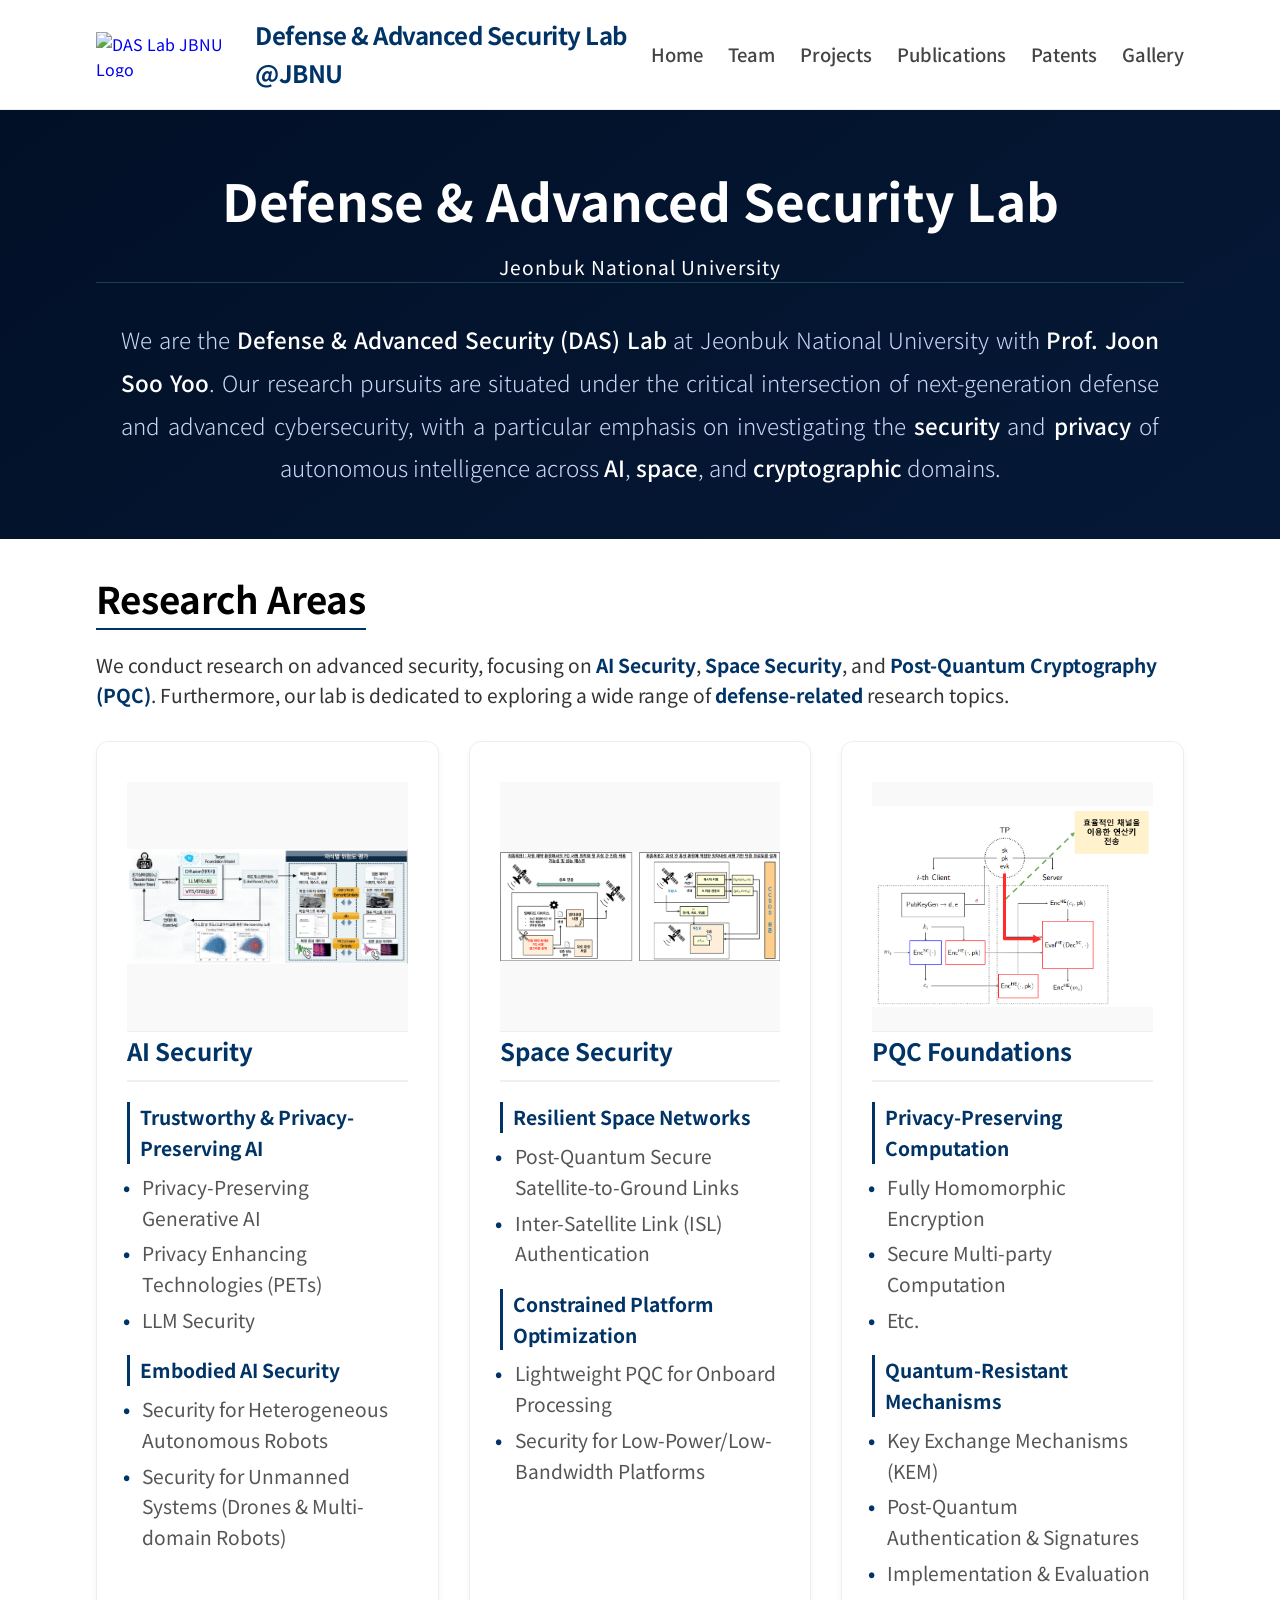
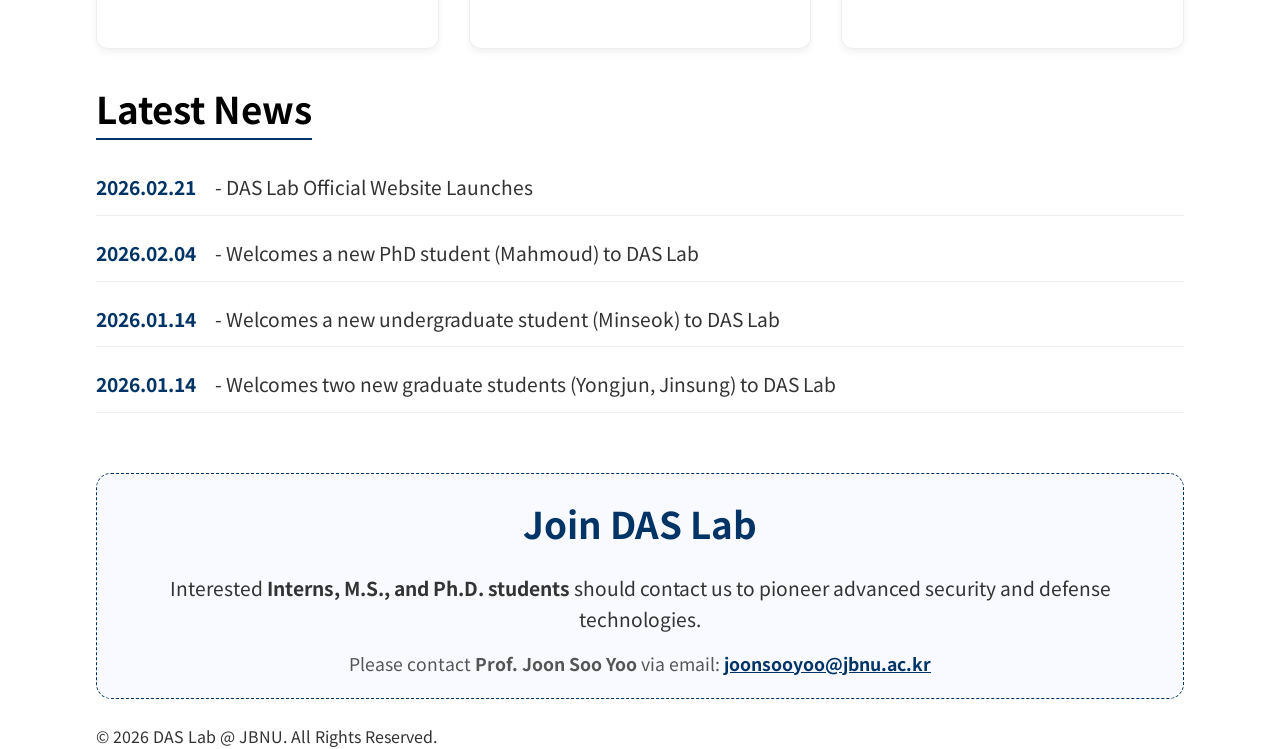
==== index.html @ aafee77b "update minor typos" ====
<!DOCTYPE html>
<html lang="en">
<head>
    <meta charset="UTF-8">
    <meta name="viewport" content="width=device-width, initial-scale=1.0">
    
    <title>DAS Lab | Defense & Advanced Security Lab @ JBNU</title>
    
    <meta name="description" content="전북대학교 유준수 교수님이 이끄는 국방 및 첨단보안 연구실(DAS Lab)입니다. AI 보안, 우주 보안, 양자내성암호(PQC)를 전문적으로 연구하며 차세대 국방 보안 기술을 선도합니다.">
    <meta name="keywords" content="유준수, 유준수 교수, 전북대학교, 전북대, DAS Lab, 국방보안, AI 보안, 우주 보안, 양자내성암호, PQC, 정보보호, 사이버보안, Joon Soo Yoo, JBNU, Cybersecurity">
    <meta name="author" content="Joon Soo Yoo">

    <meta property="og:title" content="전북대 DAS Lab | 국방 및 첨단보안 연구실">
    <meta property="og:description" content="AI, 우주, 양자보안 기술로 미래 국방의 안전을 책임지는 유준수 교수 연구실(DAS Lab)입니다.">
    <meta property="og:image" content="assets/images/main-logo.png">
    <meta property="og:url" content="https://das-lab-jbnu.github.io">
    <meta property="og:type" content="website">

    <link rel="stylesheet" href="css/style.css">
    <link href="https://fonts.googleapis.com/css2?family=Noto+Sans+KR:wght@300;400;700&display=swap" rel="stylesheet">
</head>

<body>
    <header>
        <nav class="container">
            <a href="index.html" class="logo-area">
                <img src="assets/images/main-logo.png" alt="DAS Lab JBNU Logo" class="logo-img">
                <span class="lab-name">Defense & Advanced Security Lab @JBNU</span>
            </a>
            <ul class="nav-links">
                <li><a href="index.html">Home</a></li>
                <li><a href="team.html">Team</a></li>
                <li><a href="projects.html">Projects</a></li>
                <li><a href="publications.html">Publications</a></li>
                <li><a href="patents.html">Patents</a></li>
                <li><a href="gallery.html">Gallery</a></li>
            </ul>
        </nav>
    </header>

    <section class="hero">
        <div class="container">
            <div class="hero-content">
                <h1>Defense & Advanced Security Lab</h1>
                <p class="univ-tag">Jeonbuk National University</p>
                
                <div class="description-container">
                    <p class="hero-description">
                        We are the <strong>Defense & Advanced Security (DAS) Lab</strong> at Jeonbuk National University with <strong>Prof. Joon Soo Yoo</strong>. 
                        Our research pursuits are situated under the critical intersection of next-generation defense and advanced cybersecurity, 
                        with a particular emphasis on investigating the <strong>security</strong> and <strong>privacy</strong> 
                        of autonomous intelligence across <strong>AI</strong>, <strong>space</strong>, and <strong>cryptographic</strong> domains.
                    </p>
                </div>
            </div>
        </div>
    </section>

    <section class="research-pillars container">
        <h2 class="section-title">Research Areas</h2>

        <div class="research-summary">
            <p>
                We conduct research on advanced security, focusing on <strong>AI Security</strong>, <strong>Space Security</strong>, 
                and <strong>Post-Quantum Cryptography (PQC)</strong>. Furthermore, our lab is dedicated to exploring 
                a wide range of <strong>defense-related</strong> research topics.
            </p>
        </div>

        <div class="pillar-grid">
            <div class="pillar-card ai-security-card">
                <div class="pillar-image">
                    <img src="assets/images/home/ai-sec.PNG" alt="AI Security Framework for Privacy and Embodied Robotics">
                </div>
                <h3>AI Security</h3>
                <div class="sub-pillar">
                    <h4>Trustworthy & Privacy-Preserving AI</h4>
                    <ul class="detail-list">
                        <li>Privacy-Preserving Generative AI</li>
                        <li>Privacy Enhancing Technologies (PETs)</li>
                        <li>LLM Security</li>
                    </ul>
                </div>
                <div class="sub-pillar">
                    <h4>Embodied AI Security</h4>
                    <ul class="detail-list">
                        <li>Security for Heterogeneous Autonomous Robots</li>
                        <li>Security for Unmanned Systems (Drones & Multi-domain Robots)</li>
                    </ul>
                </div>
            </div>

            <div class="pillar-card space-security-card">
                <div class="pillar-image">
                    <img src="assets/images/home/space-sec.png" alt="Space Security for Satellite-to-Ground Links">
                </div>
                <h3>Space Security</h3>
                <div class="sub-pillar">
                    <h4>Resilient Space Networks</h4>
                    <ul class="detail-list">
                        <li>Post-Quantum Secure Satellite-to-Ground Links</li>
                        <li>Inter-Satellite Link (ISL) Authentication</li>
                    </ul>
                </div>
                <div class="sub-pillar">
                    <h4>Constrained Platform Optimization</h4>
                    <ul class="detail-list">
                        <li>Lightweight PQC for Onboard Processing</li>
                        <li>Security for Low-Power/Low-Bandwidth Platforms</li>
                    </ul>
                </div>
            </div>

            <div class="pillar-card pqc-foundations-card">
                <div class="pillar-image">
                    <img src="assets/images/home/pqc.PNG" alt="Foundational Post-Quantum Cryptography and Privacy-Preserving Computation">
                </div>
                <h3>PQC Foundations</h3>
                <div class="sub-pillar">
                    <h4>Privacy-Preserving Computation</h4>
                    <ul class="detail-list">
                        <li>Fully Homomorphic Encryption</li>
                        <li>Secure Multi-party Computation</li>
                        <li>Etc.</li>
                    </ul>
                </div>
                <div class="sub-pillar">
                    <h4>Quantum-Resistant Mechanisms</h4>
                    <ul class="detail-list">
                        <li>Key Exchange Mechanisms (KEM)</li>
                        <li>Post-Quantum Authentication & Signatures</li>
                        <li>Implementation & Evaluation</li>
                    </ul>
                </div>
            </div>
        </div>
    </section>

    <section class="news container">
        <h2 class="section-title">Latest News</h2>
        <ul class="news-list">
            <li><span class="date">2026.02.21</span> - DAS Lab Official Website Launches</li>
            <li><span class="date">2026.02.04</span> - Welcomes a new PhD student (Mahmoud) to DAS Lab</li>
            <li><span class="date">2026.01.14</span> - Welcomes a new undergraduate student (Minseok) to DAS Lab</li>
            <li><span class="date">2026.01.14</span> - Welcomes two new graduate students (Yongjun, Jinsung) to DAS Lab</li>
        </ul>
    </section>

    <section class="join-us container">
        <div class="join-box">
            <h2 class="section-title">Join DAS Lab</h2>
            <p class="join-text">
                Interested <strong>Interns, M.S., and Ph.D. students</strong> should contact us to pioneer advanced security and defense technologies.
            </p>
            <p class="contact-info">
                Please contact <strong>Prof. Joon Soo Yoo</strong> via email: 
                <a href="mailto:joonsooyoo@jbnu.ac.kr" class="email-link">joonsooyoo@jbnu.ac.kr</a>
            </p>
        </div>
    </section>

    <footer class="footer">
        <div class="container">
            <p>&copy; 2026 DAS Lab @ JBNU. All Rights Reserved.</p>
        </div>
    </footer>
</body>
</html>
---- css/style.css ----
/* 기본 초기화 */
* {
    margin: 0;
    padding: 0;
    box-sizing: border-box;
}

body {
    font-family: 'Noto Sans KR', sans-serif;
    line-height: 1.6;
    color: #333;
}

.container {
    width: 85%;
    max-width: 1200px;
    margin: 0 auto;
}

/* 헤더 스타일 */
header {
    background: #fff;
    border-bottom: 1px solid #eee;
    padding: 1rem 0;
    position: sticky;
    top: 0;
    z-index: 100;
}

nav {
    display: flex;
    justify-content: space-between;
    align-items: center;
}

/* 로고 영역 레이아웃 */
.logo-area {
    display: flex;
    align-items: center;
    text-decoration: none; /* 링크 밑줄 제거 */
    gap: 15px; /* 로고와 텍스트 사이 간격 */
}

.logo-img {
    height: 45px; /* 로고 크기 살짝 조정 */
    width: auto;
}

.lab-name {
    font-size: 1.5rem;
    font-weight: 700;
    color: #003366; /* JBNU 상징색 혹은 네이비 톤 */
    letter-spacing: -0.5px;
}

/* 메뉴 항목 간격 조정 */
.nav-links {
    list-style: none;
    display: flex;
    gap: 25px; /* 메뉴 사이 간격 */
}

.nav-links a {
    text-decoration: none;
    color: #444;
    font-size: 1.15rem;
    font-weight: 500;
    /* text-transform: uppercase; 메뉴를 깔끔하게 대문자로 표기 */
    transition: color 0.3s ease;
}

.nav-links a:hover {
    color: #200066;
}


/* 히어로 섹션 스타일 */
.hero {
    background: linear-gradient(145deg, #021027 0%, #051937 100%);
    padding: 50px 0;
    text-align: center;
    color: #ffffff;
    margin-bottom: 30px;
}

.hero h1 {
    font-size: 3.2rem;   /* <--- 이 수치를 키우거나 줄이세요 (예: 3.5rem, 4.0rem) */
    font-weight: 700;
    margin-bottom: 10px;
}

.univ-tag {
    font-size: 1.2rem;   /* <--- 이 수치를 수정하세요 (예: 1.1rem, 1.4rem) */
    font-weight: 400;
    color: #ffffff;      /* 이전에 설정한 포인트 컬러 */
    letter-spacing: 1px;
}

.description-container {
    /* max-width: 1000px; */
    margin: 0 auto;
    padding: 35px 25px 0;
    border-top: 1px solid rgba(100, 255, 218, 0.2); /* 포인트 컬러 투명도 조절 */
}

.hero-description {
    font-size: 1.4rem;
    line-height: 1.9; /* 가독성을 위해 줄 간격 소폭 확대 */
    color: #ccd6f6;
    font-weight: 300;
    
    /* 핵심: 양쪽 끝 정렬 및 마지막 줄 중앙 정렬 */
    text-align: justify;
    text-justify: inter-word; /* 단어 사이 간격을 조절해 끝선을 맞춤 */
    text-align-last: center;   /* 마지막 줄만 중앙으로 */
    
    /* 단어 단위로 줄바꿈하여 한 단어가 잘리는 현상 방지 */
    word-break: keep-all; 
}

/* 강조 텍스트(strong) 스타일 세련되게 수정 */
.hero-description strong {
    color: #ffffff; /* 포인트 컬러로 강조 */
    font-weight: 500;
    text-decoration: none; /* 밑줄 대신 부드러운 배경 강조 효과 */
    /* background: rgba(100, 255, 218, 0.1);  */
    /* padding: 2px 4px;
    border-radius: 3px;
    transition: all 0.3s ease; */
}

.hero-description strong:hover {
    background: rgba(100, 255, 218, 0.2);
    color: #ffffff;
}

/* 뉴스 섹션 스타일 */
.news {
    padding: 50px 0;
}

.news h2 {
    border-bottom: 2px solid #003366;
    display: inline-block;
    margin-bottom: 20px;
}

.news ul {
    list-style: none;
}

.news li {
    font-size: 1.2rem; 
    margin-bottom: 10px;
    padding-bottom: 10px;
    border-bottom: 1px dashed #ddd;
}

.research-summary p {
    margin-bottom: 30px;
    font-size: 1.2rem; 
    line-height: 1.6;
    color: #333;
    font-weight: 400;
    word-break: keep-all;
}

.research-pillars h2 {
    border-bottom: 2px solid #003366;
    display: inline-block;
    margin-bottom: 20px;    
}

.research-pillars {
    padding: 0px 0;
    margin-bottom: -20px;    
}

.research-summary strong {
    color: #003366; /* DAS Lab 메인 컬러 */
    font-weight: 700;
}


/* Home  */
.pillar-grid {
    display: grid;
    grid-template-columns: repeat(auto-fill, minmax(300px, 1fr));
    gap: 30px;
    /* margin-top: 30px; */
}

.pillar-card {
    text-align: left; /* 요약은 중앙 정렬이지만 카드는 좌측 정렬이 가독성에 좋습니다 */
    background: #fff;
    padding: 40px 30px;
    border-radius: 12px;
    border: 1px solid #eee;
    box-shadow: 0 4px 6px rgba(0,0,0,0.05);
    transition: transform 0.3s ease;
}

.pillar-card:hover {
    transform: translateY(-10px);
    border-color: #003366;
}

.pillar-icon {
    font-size: 3rem;
    margin-bottom: 20px;
}

.pillar-card h3 {
    color: #003366;
    font-size: 1.5rem;
    margin-bottom: 20px;
    border-bottom: 2px solid #f0f0f0;
    padding-bottom: 10px;
}

.sub-pillar {
    margin-bottom: 20px;
}

.ai-security-card {
    text-align: left; /* 리스트 가독성을 위해 좌측 정렬 추천 */
}

.pillar-image {
    width: 100%;
    /* 원하는 높이로 고정합니다. 이 값을 조절해서 맞춰보세요. */
    height: 250px; 
    
    /* 이미지가 이 영역 밖으로 나가는 것을 방지합니다 */
    overflow: hidden; 
    
    /* 이미지와 텍스트 사이 경계선 (선택사항) */
    border-bottom: 1px solid #eee; 

    /* 이미지를 가운데 정렬하기 위한 Flex 설정 */
    display: flex;
    align-items: center;
    justify-content: center;
    background-color: #f9f9f9; /* 이미지가 작을 때 보일 배경색 */
}

.pillar-image img {
    width: 100%;
    height: 100%;
    
    /* 핵심: 비율을 유지하면서 박스 안에 모두 보이게 맞춤 */
    object-fit: contain; 
    
    /* 만약 이미지를 꽉 채우고 넘치는 부분은 잘라도 된다면 아래 주석을 해제하고 위를 주석 처리하세요 */
    /* object-fit: cover; */
}

.sub-pillar h4 {
    color: #003366;
    font-size: 1.2rem;
    margin: 15px 0 8px 0;
    border-left: 3px solid #003366;
    padding-left: 10px;
}

.detail-list {
    list-style: none;
    padding-left: 15px;
}

.detail-list li {
    font-size: 1.2rem;
    color: #555;
    position: relative;
    margin-bottom: 5px;
}

.detail-list li::before {
    content: "•";
    color: #003366;
    font-weight: bold;
    display: inline-block; 
    width: 1em;
    margin-left: -1em;
}

/* News List Styling */
.news-list {
    list-style: none;
    padding: 0;
}

.news-list li {
    padding: 12px 0;
    border-bottom: 1px solid #eee;
}

.news-list .date {
    font-weight: 700;
    color: #003366;
    margin-right: 15px;
}
/* ============================================================
   TEAM PAGE STYLES (교수님 및 팀원 섹션)
   ============================================================ */


/* 섹션 타이틀 */
.section-title {
    font-size: 2.3em;
    font-weight: bold;
    color: #000000;
}


/* 교수님 카드 레이아웃 (가로 정렬) */
.pi-card {
    background: #fff;
    padding: 40px;
    border: 1px solid #eee;
    border-radius: 12px;
    margin-top: 20px;
    box-shadow: 0 4px 15px rgba(0, 0, 0, 0.05);
}

.pi-header {
    display: flex;
    gap: 40px;
    align-items: flex-start;
    padding-bottom: 30px;
    /* border-bottom: 1px solid #f5f5f5;  */
    margin-bottom: px;
}

/* 경력/학력 제목 강조 */
.pi-details h4 {
    color: #003366;
    margin-bottom: 15px;
    font-size: 1.2rem;
    border-left: 4px solid #003366;
    padding-left: 10px;
}

/* 교수님 사진 크기 조절 */
.pi-image img {
    width: 300px;       /* 사진 너비 고정 */
    height: auto;
    border-radius: 8px; /* 살짝 둥근 모서리 */
    box-shadow: 0 4px 10px rgba(0,0,0,0.1);
}

/* 교수님 정보 텍스트 영역 */
.pi-info {
    flex: 1;
}

.pi-info h3 {
    font-size: 1.8rem;
    color: #002442;
    margin-bottom: 5px;
}

.pi-info h4 {
    color: #003366;
    margin-bottom: 15px;
    font-size: 1.2rem;
    border-left: 4px solid #003366;
    padding-left: 10px;
}

.pi-title {
    font-size: 1.3em;
    font-weight: bold;
    color: #000000;
}

.pi-dept {
    color: #440055;
    font-weight: bold;
    margin-bottom: 15px;
}

.pi-email {
    color: #000000;
    font-weight: bold;
    /* margin-bottom: 15px; */
}

.pi-phone {
    color: #000000;
    font-weight: bold;
    margin-bottom: 15px;
}



/* 학력 리스트 스타일 */
.education-list {
    list-style: none;
    padding-left: 0;
}

.education-list li {
    position: relative;
    padding-left: 15px;
    margin-bottom: 10px;
    font-size: 1rem;
}

.education-list li::before {
    content: "•";
    position: absolute;
    left: 0;
    color: #003366;
}


.divider {
    margin: 50px 0;
    border: 0;
    border-top: 1px solid #eee;
}

/* Join Us Section 스타일 */
.join-us {
    /* padding: 60px 0; */
    text-align: center;
}

.join-box {
    background-color: #f8faff; /* 아주 연한 파란색 배경 */
    padding: 20px 20px;
    border-radius: 15px;
    border: 1px dashed #003366; /* 연구실 테마 컬러 점선 */
    /* max-width: 1000px; */
    margin: 0 auto;
    margin-bottom: 25px;
}

.join-box h2 {
    margin-bottom: 20px;
    color: #003366;
    border-bottom: none; /* 상단 타이틀과 차별화 */
}

.join-text {
    font-size: 1.2rem;
    color: #333;
    margin-bottom: 15px;
    word-break: keep-all;
}

.contact-info {
    font-size: 1.1rem;
    color: #555;
}

.email-link {
    color: #003366;
    font-weight: 700;
    text-decoration: underline;
    transition: color 0.3s;
}

.email-link:hover {
    color: #0055aa;
}

/* ============================================================
   STUDENTS SECTION STYLES
   ============================================================ */

/* 학위 과정 타이틀 (Ph.D., Master 등) */
.degree-title {
    font-size: 1.4rem;
    color: #003366;
    border-left: 4px solid #003366; /* 왼쪽에 강조선 */
    padding-left: 12px;
    margin: 40px 0 20px 0;
    font-weight: 700;
}

/* 학생들을 가로로 정렬하는 그리드 */
.student-grid {
    display: grid;
    /* 최소 200px 너비를 유지하며 남은 공간을 채움 (반응형) */
    grid-template-columns: repeat(auto-fill, minmax(200px, 1fr));
    gap: 20px; /* 아이템 사이 간격 */
    margin-bottom: 20px;
}

/* 학생 개별 아이템 카드 */
.student-item {
    text-align: center; /* 텍스트 중앙 정렬 */
    background: #fff;
    padding: 20px;
    transition: transform 0.3s ease; /* 마우스 올렸을 때 효과 */
}

.student-item:hover {
    transform: translateY(-5px); /* 살짝 위로 올라가는 효과 */
}

/* 학생 사진 스타일 (원형) */
.student-item img {
    width: 150px;
    height: 150px;
    border-radius: 50%; /* 완전한 원형 */
    object-fit: cover; /* 사진이 일그러지지 않게 꽉 채움 */
    border: 3px solid #f0f0f0;
    margin-bottom: 15px;
}

/* 학생 이름 */
.student-info .name {
    font-size: 1.1rem;
    font-weight: 700;
    color: #333;
    margin-bottom: 5px;
}

/* 관심 분야 */
.student-info .interest {
    font-size: 0.85rem;
    color: #666;
    margin-bottom: 3px;
    word-break: keep-all; /* 단어 단위 줄바꿈 */
}

/* 학생 이메일 */
.student-info .email {
    font-size: 0.8rem;
    color: #003366;
    text-decoration: none;
}


.professor-title {
    /* border-left: 4px solid #4a6212;  */
    font-size: 2rem;     /* 기존 1.4rem보다 크게 설정 */
    margin-top: 20px;    /* 상단 여백 조절 */
    color: #000000;      /* 색상을 조금 더 진하게 할 수도 있습니다 */
}

/* ============================================================
   PUBLICATION SECTION STYLES
   ============================================================ */

.pub-list {
    margin-bottom: 40px;
}

.pub-item {
    padding: 20px 0;
    border-bottom: 1px solid #eee;
    transition: background 0.2s;
}

.pub-item:hover {
    background-color: #fcfcfc;
}

.pub-title {
    font-size: 1.15rem;
    font-weight: 700;
    color: #111;
    margin-bottom: 5px;
}

.pub-authors {
    font-size: 1rem;
    color: #444;
}

.pub-authors strong {
    color: #003366; /* 본인 이름 강조 */
    text-decoration: underline;
}

.pub-venue {
    font-style: italic;
    color: #666;
    margin-top: 5px;
}

.pub-btn {
    display: inline-block;
    margin-top: 10px;
    padding: 5px 12px;
    background: #003366;
    color: #fff;
    text-decoration: none;
    font-size: 0.85rem;
    border-radius: 4px;
}

.pub-btn:hover {
    background: #0055aa;
}

.pub-desc {
    margin-top: 8px;
    font-size: 0.9rem;
    color: #555;
    line-height: 1.5;
}

/* 저자 강조 스타일 */
.pub-authors strong {
    color: #003366;
    text-decoration: none;
    border-bottom: 2px solid #003366; /* 밑줄 대신 강조 포인트 */
}

.scholar-link {
    margin: 20px 0 30px 0;
    padding: 15px;
    background-color: #f0f7ff;
    border-radius: 8px;
    font-size: 1rem;
}

.scholar-link a {
    color: #003366;
    font-weight: 700;
    text-decoration: underline;
}

/* Gallery Page Styles */
.gallery-grid {
    display: grid;
    grid-template-columns: repeat(auto-fill, minmax(280px, 1fr));
    gap: 20px;
    margin-bottom: 40px;
}

.gallery-item {
    background: #fff;
    border: 1px solid #eee;
    border-radius: 8px;
    overflow: hidden;
    transition: transform 0.3s ease;
}

.gallery-item:hover {
    transform: scale(1.02);
    box-shadow: 0 5px 15px rgba(0,0,0,0.1);
}

.gallery-item img {
    width: 100%;
    height: 200px;
    object-fit: cover; /* 사진 비율 유지하며 꽉 채움 */
    display: block;
}

.gallery-caption {
    padding: 12px;
    font-size: 0.9rem;
    text-align: center;
    color: #444;
    font-weight: 500;
}

/* 행사 날짜 헤더 스타일 */
.event-date-header {
    margin: 30px 0 15px 0;
    padding-bottom: 10px;
    border-bottom: 2px solid #f0f0f0;
}

.event-date-header h4 {
    color: #003366;
    font-size: 1.2rem;
    margin-bottom: 5px;
}

.event-date-header p {
    color: #777;
    font-size: 0.95rem;
}

/* Projects Page Styles */
.project-item {
    display: flex;
    gap: 40px;
    margin-bottom: 60px;
    align-items: flex-start;
    padding-bottom: 40px;
    border-bottom: 1px solid #eee;
}

.project-image {
    flex: 1;
    max-width: 450px;
}

.project-image img {
    width: 100%;
    height: auto;
    border-radius: 8px;
    box-shadow: 0 4px 12px rgba(0,0,0,0.1);
    border: 1px solid #eee;
}

.project-info {
    flex: 1.5;
}

.project-tag {
    display: inline-block;
    padding: 4px 10px;
    background-color: #003366;
    color: #fff;
    font-size: 0.8rem;
    font-weight: 700;
    border-radius: 4px;
    margin-bottom: 5px;
}

.project-info h3 {
    font-size: 1.5rem;
    color: #111;
    margin-bottom: 15px;
    line-height: 1.3;
}

.project-meta {
    font-size: 0.95rem;
    color: #555;
    margin-bottom: 20px;
    line-height: 1.6;
}

.project-desc {
    font-size: 1rem;
    color: #444;
    line-height: 1.7;
    word-break: keep-all;
}

/* 모바일 대응 */
@media (max-width: 768px) {
    .project-item {
        flex-direction: column;
    }
    .project-image {
        max-width: 100%;
    }
}

/* ============================================================
   RESPONSIVE STYLES (모바일 최적화)
   ============================================================ */

@media (max-width: 768px) {
    /* 1. 네비게이션 전체 정렬 */
    nav {
        flex-direction: column;
        align-items: center;
        gap: 20px;
    }

    /* 2. 메뉴 리스트를 격자(Grid) 형태로 변경 */
    .nav-links {
        display: grid;
        /* 화면을 가로로 3등분하여 꽉 채움 */
        grid-template-columns: repeat(3, 1fr); 
        width: 100%; /* 부모 너비에 맞춤 */
        gap: 10px;
        padding: 0;
        list-style: none;
    }

    .nav-links li {
        margin: 0;
        text-align: center; /* 텍스트 중앙 정렬 */
    }

    .nav-links a {
        display: block;
        padding: 10px 0;
        background: #f8f9fa; /* 버튼 같은 느낌을 주려면 배경 추가 (선택사항) */
        border-radius: 5px;
        font-size: 0.9rem;
        width: 100%;
    }

    .lab-name {
        display: block;
        text-align: center;
        line-height: 1.4;
        font-size: 1.1rem;
    }


    /* 3. 교수님(PI) 카드 (가로 -> 세로 정렬) */
    .pi-card {
        flex-direction: column;
        align-items: center;
        text-align: center;
        padding: 20px;
    }

    .pi-header {
        flex-direction: column; /* 사진과 글을 세로로 배치 */
        align-items: center;    /* 중앙 정렬 */
        text-align: center;
    }

    .pi-image img {
        width: 200px !important; /* 사진 크기를 시원하게 키움 */
        height: auto;
        margin-bottom: 20px;     /* 아래 글자와의 간격 */
    }

    /* 2. 히어로 섹션 띄어쓰기 문제 해결 (index.html) */
    .hero-description {
        /* 모바일에서는 양쪽 정렬(justify)을 해제해야 띄어쓰기가 안 깨집니다 */
        text-align: center !important; 
        text-justify: none !important;
        text-align-last: center !important;
        
        font-size: 1.1rem; /* 모바일 환경에 맞는 글자 크기 조정 */
        line-height: 1.6;
        word-break: keep-all; /* 단어 단위 줄바꿈 유지 */
    }

    /* 네이비 박스 안의 텍스트도 중앙 정렬 */
    .description-container {
        padding: 20px 15px;
    }
    
    .pi-info h3 {
        font-size: 1.5rem;
    }

    /* 4. 학생 그리드 (한 줄에 1~2명씩) */
    .student-grid {
        grid-template-columns: repeat(auto-fill, minmax(160px, 1fr));
        gap: 15px;
    }

    .student-item img {
        width: 120px;
        height: 120px;
    }

    /* 5. 타이틀 크기 조정 */
    .section-title {
        font-size: 2rem;
    }

    /* 6. 논문 목록: 텍스트 줄바꿈 허용 */
    .pub-item {
        padding: 15px 0;
    }

    .pub-title {
        font-size: 1rem;
    }
}
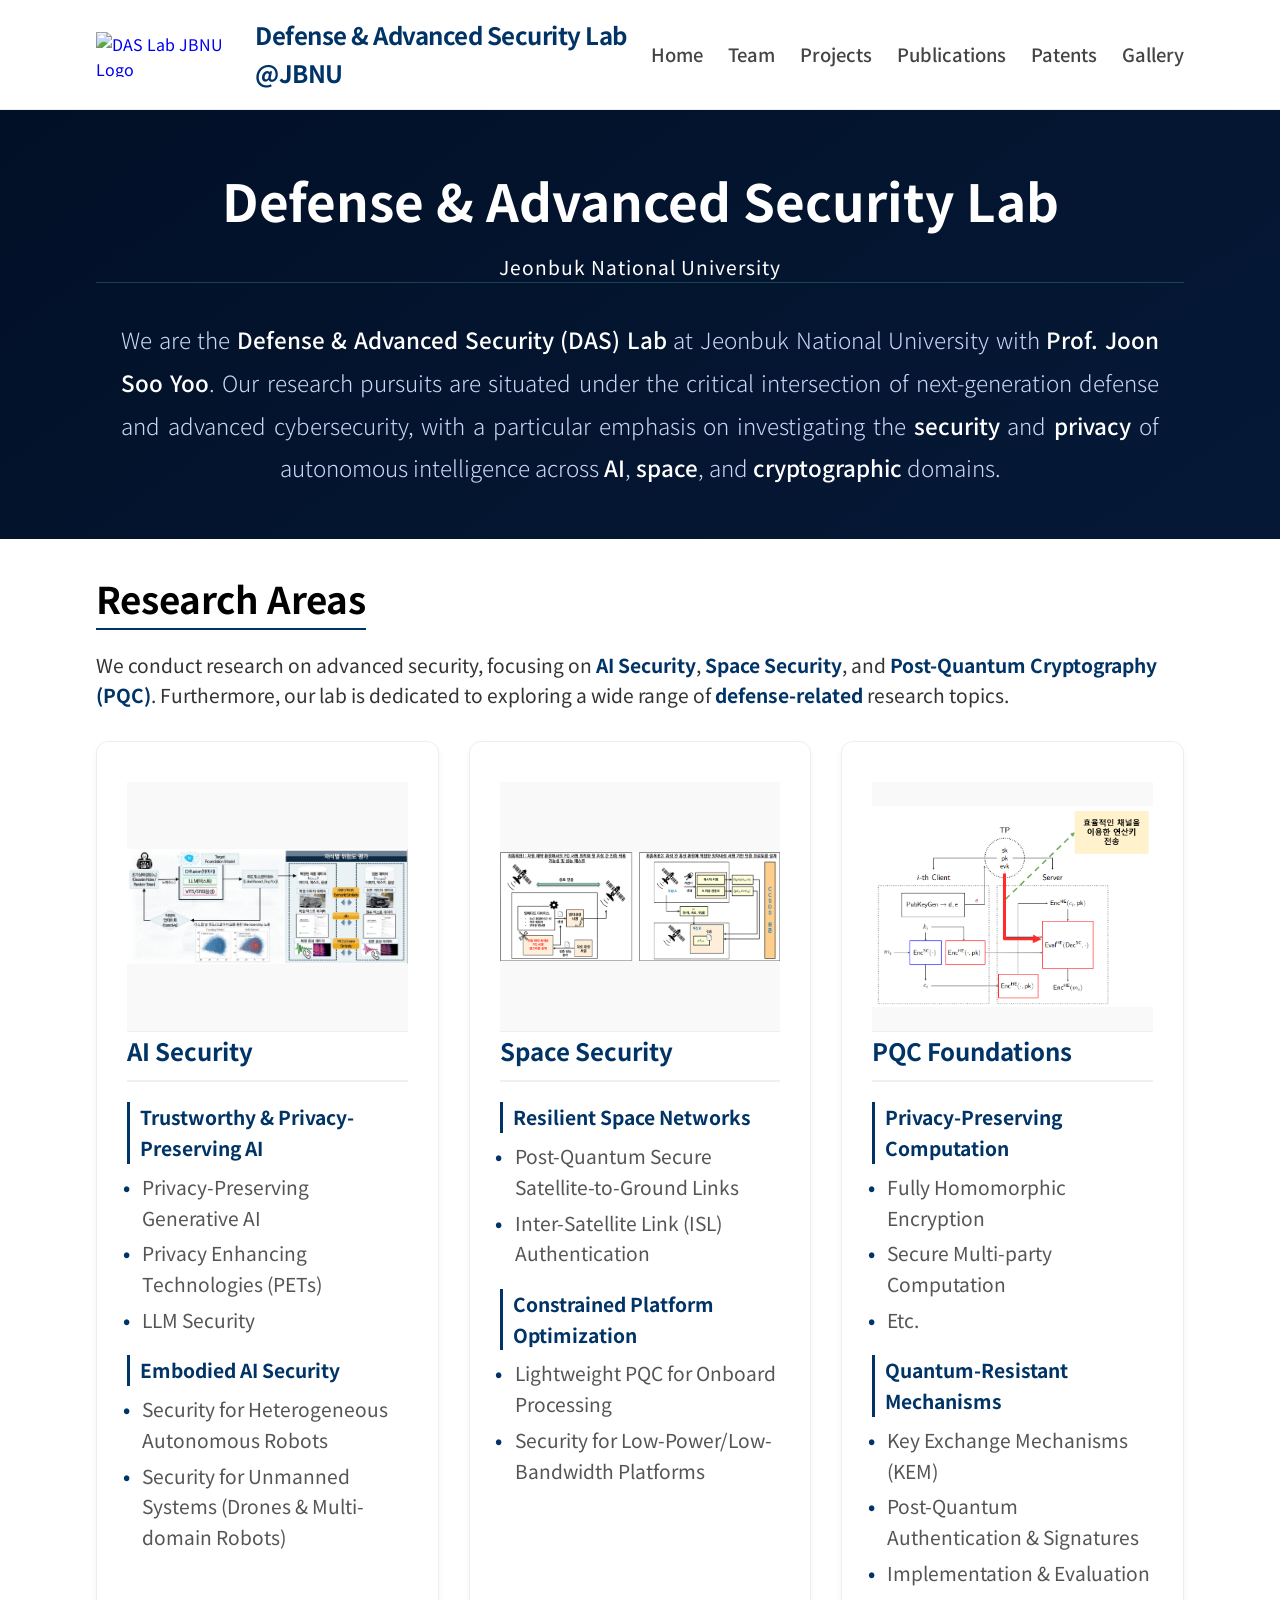
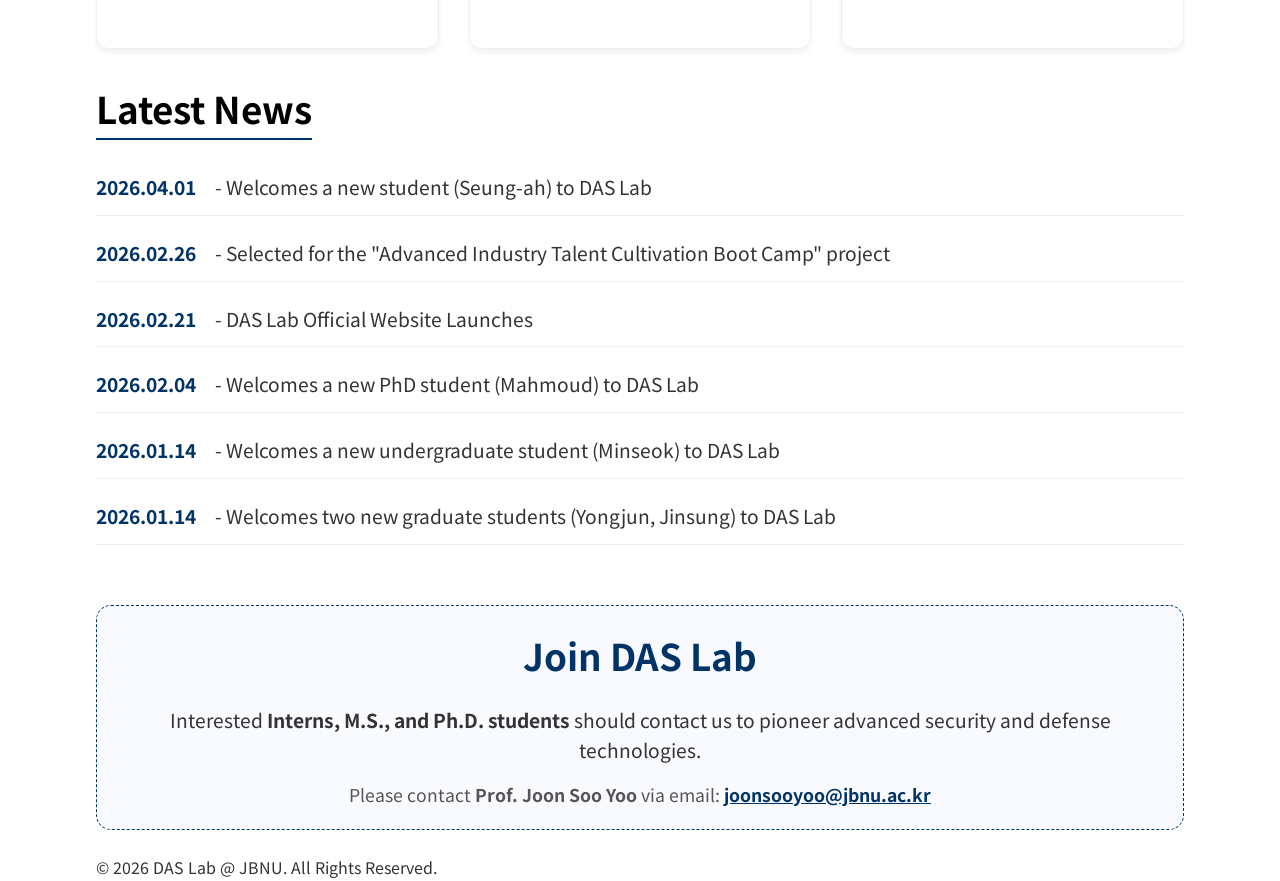
==== commit 070efff5: "recent update on members/project/etc" ====
--- a/index.html
+++ b/index.html
@@ -13,7 +13,10 @@
     <meta property="og:title" content="전북대 DAS Lab | 국방 및 첨단보안 연구실">
     <meta property="og:description" content="AI, 우주, 양자보안 기술로 미래 국방의 안전을 책임지는 유준수 교수 연구실(DAS Lab)입니다.">
     <meta property="og:image" content="assets/images/main-logo.png">
-    <meta property="og:url" content="https://das-lab-jbnu.github.io">
+    
+    <meta property="og:url" content="https://das.jbnu.ac.kr">
+    <link rel="canonical" href="https://das.jbnu.ac.kr">
+
     <meta property="og:type" content="website">
 
     <link rel="stylesheet" href="css/style.css">
@@ -139,6 +142,8 @@
     <section class="news container">
         <h2 class="section-title">Latest News</h2>
         <ul class="news-list">
+            <li><span class="date">2026.04.01</span> - Welcomes a new student (Seung-ah) to DAS Lab</li>
+            <li><span class="date">2026.02.26</span> - Selected for the "Advanced Industry Talent Cultivation Boot Camp" project</li>
             <li><span class="date">2026.02.21</span> - DAS Lab Official Website Launches</li>
             <li><span class="date">2026.02.04</span> - Welcomes a new PhD student (Mahmoud) to DAS Lab</li>
             <li><span class="date">2026.01.14</span> - Welcomes a new undergraduate student (Minseok) to DAS Lab</li>
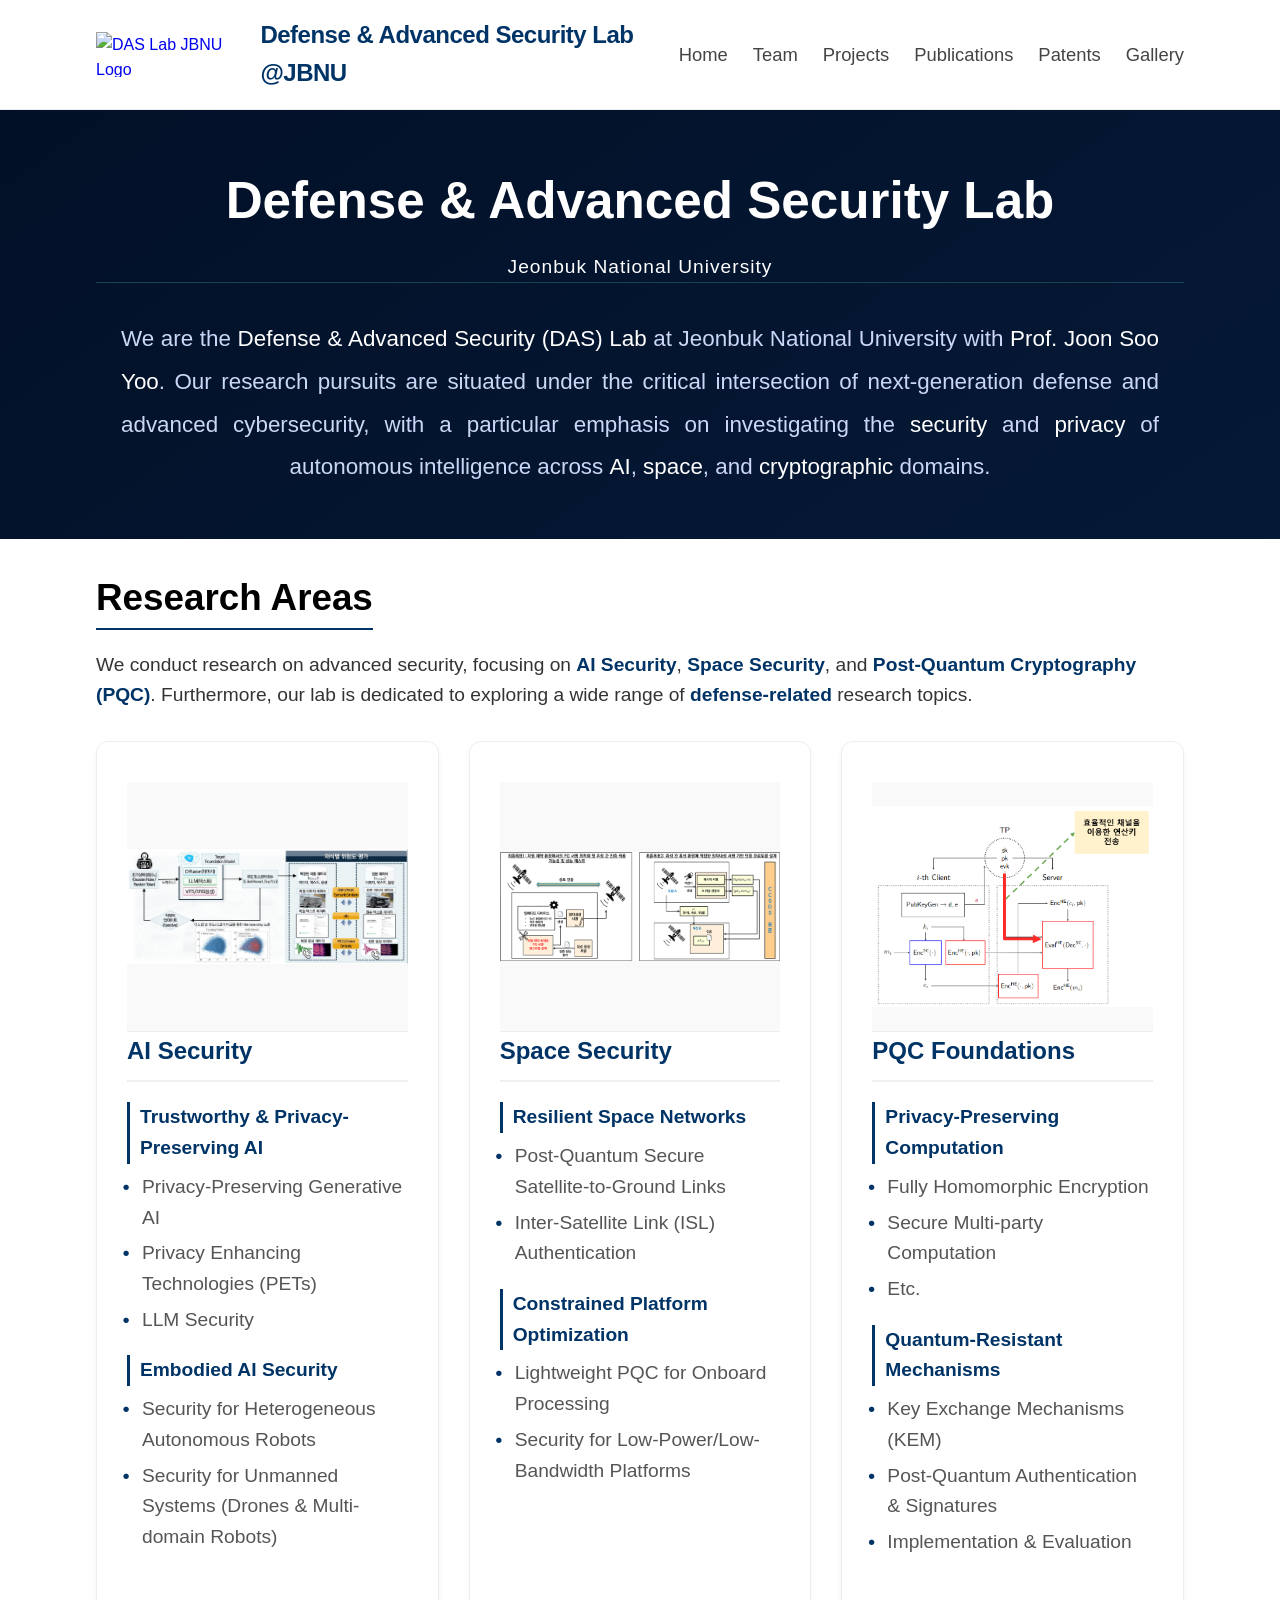
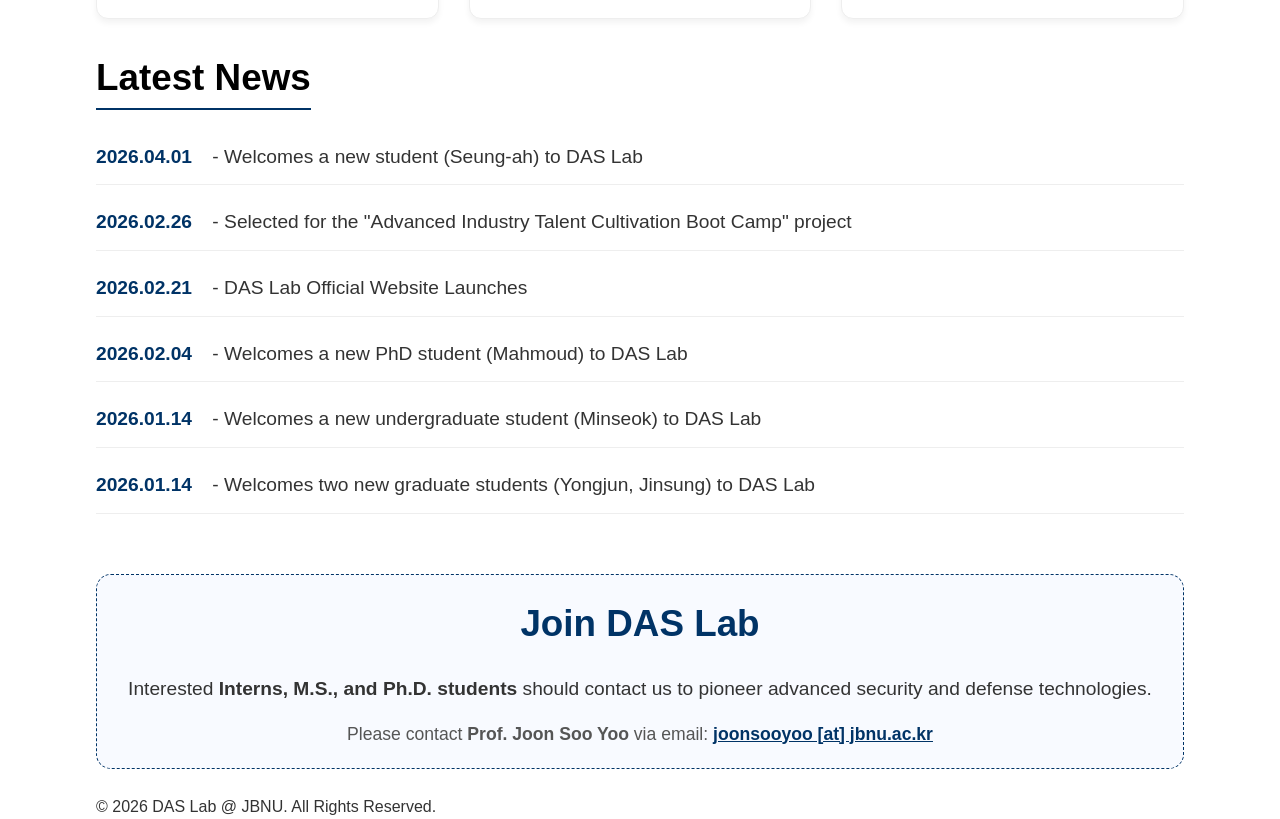
==== commit 490a1d78: "Fix reported website security issues" ====
--- a/index.html
+++ b/index.html
@@ -3,6 +3,8 @@
 <head>
     <meta charset="UTF-8">
     <meta name="viewport" content="width=device-width, initial-scale=1.0">
+    <meta http-equiv="Content-Security-Policy" content="default-src 'self'; base-uri 'self'; object-src 'none'; frame-ancestors 'self'; img-src 'self'; script-src 'self'; style-src 'self';">
+    <meta name="referrer" content="strict-origin-when-cross-origin">
     
     <title>DAS Lab | Defense & Advanced Security Lab @ JBNU</title>
     
@@ -20,7 +22,6 @@
     <meta property="og:type" content="website">
 
     <link rel="stylesheet" href="css/style.css">
-    <link href="https://fonts.googleapis.com/css2?family=Noto+Sans+KR:wght@300;400;700&display=swap" rel="stylesheet">
 </head>
 
 <body>
@@ -159,7 +160,7 @@
             </p>
             <p class="contact-info">
                 Please contact <strong>Prof. Joon Soo Yoo</strong> via email: 
-                <a href="mailto:joonsooyoo@jbnu.ac.kr" class="email-link">joonsooyoo@jbnu.ac.kr</a>
+                <span class="email-link">joonsooyoo [at] jbnu.ac.kr</span>
             </p>
         </div>
     </section>
@@ -170,4 +171,4 @@
         </div>
     </footer>
 </body>
-</html>+</html>
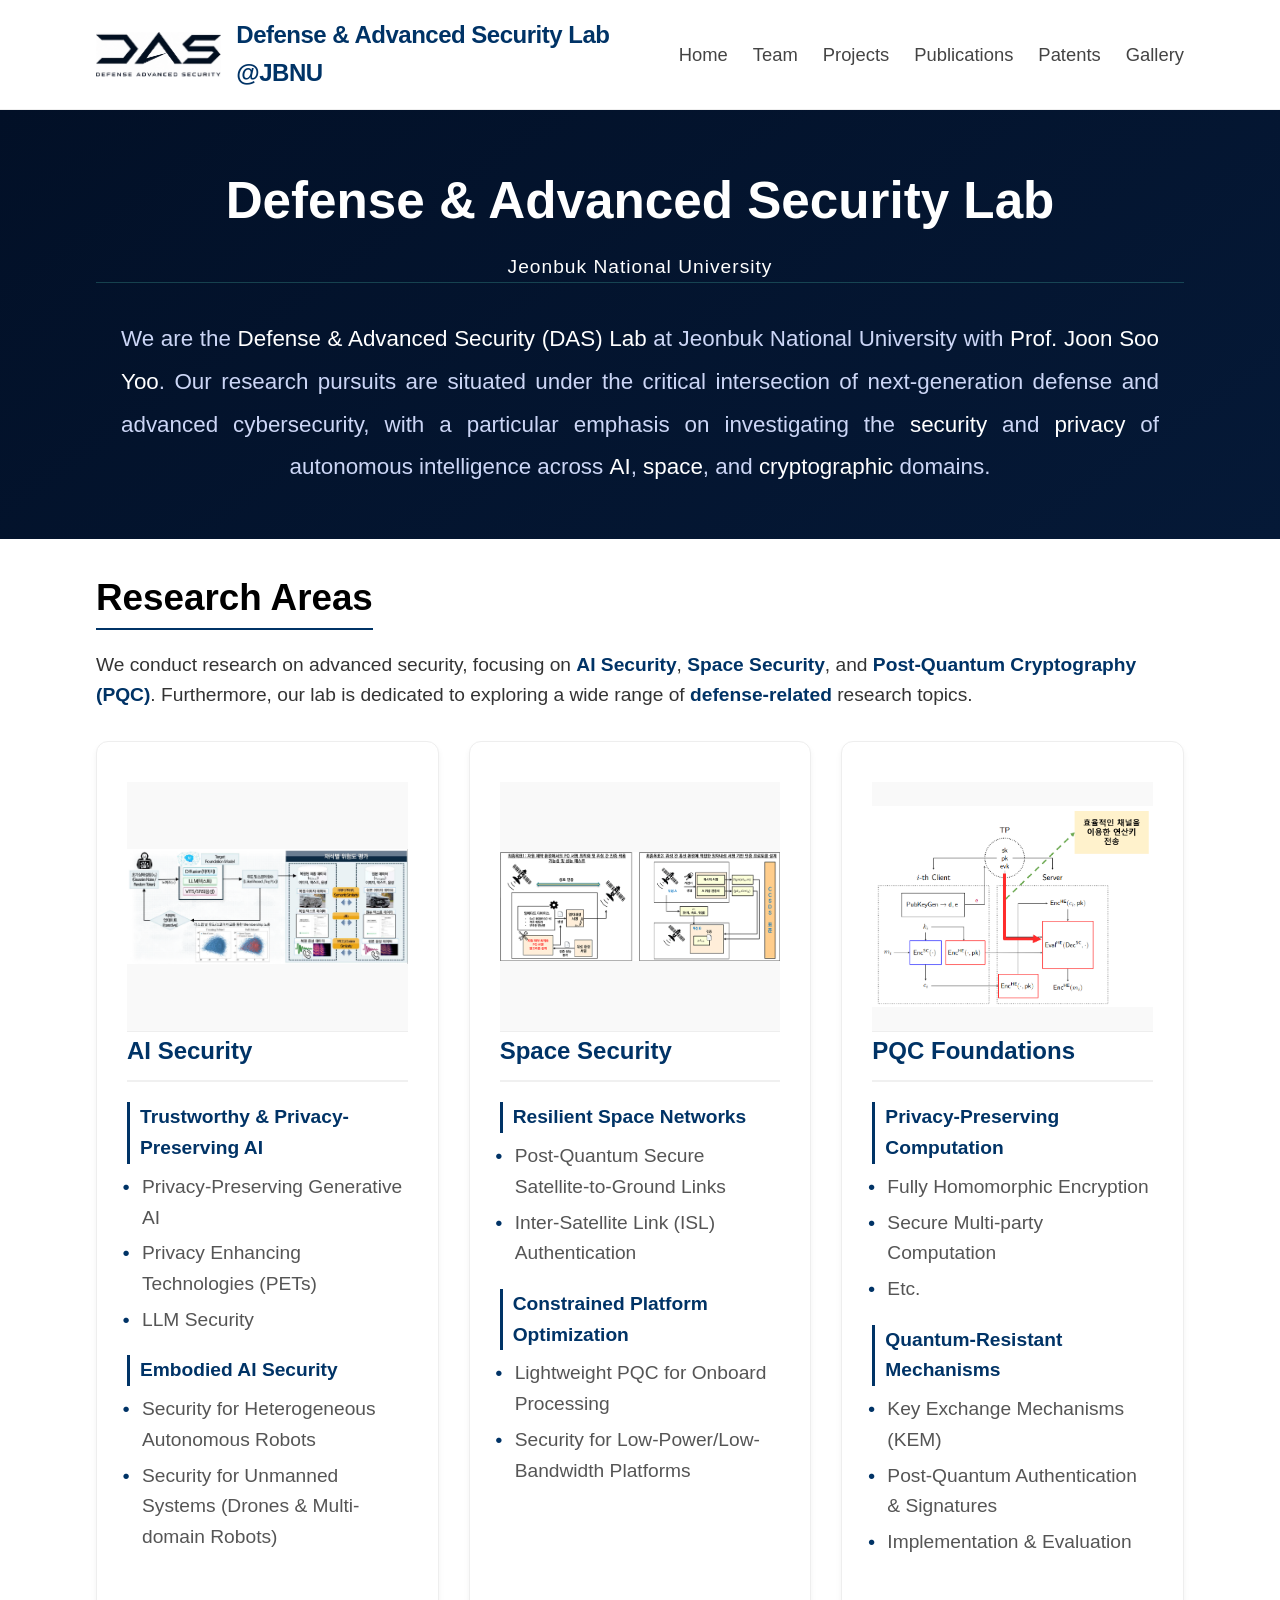
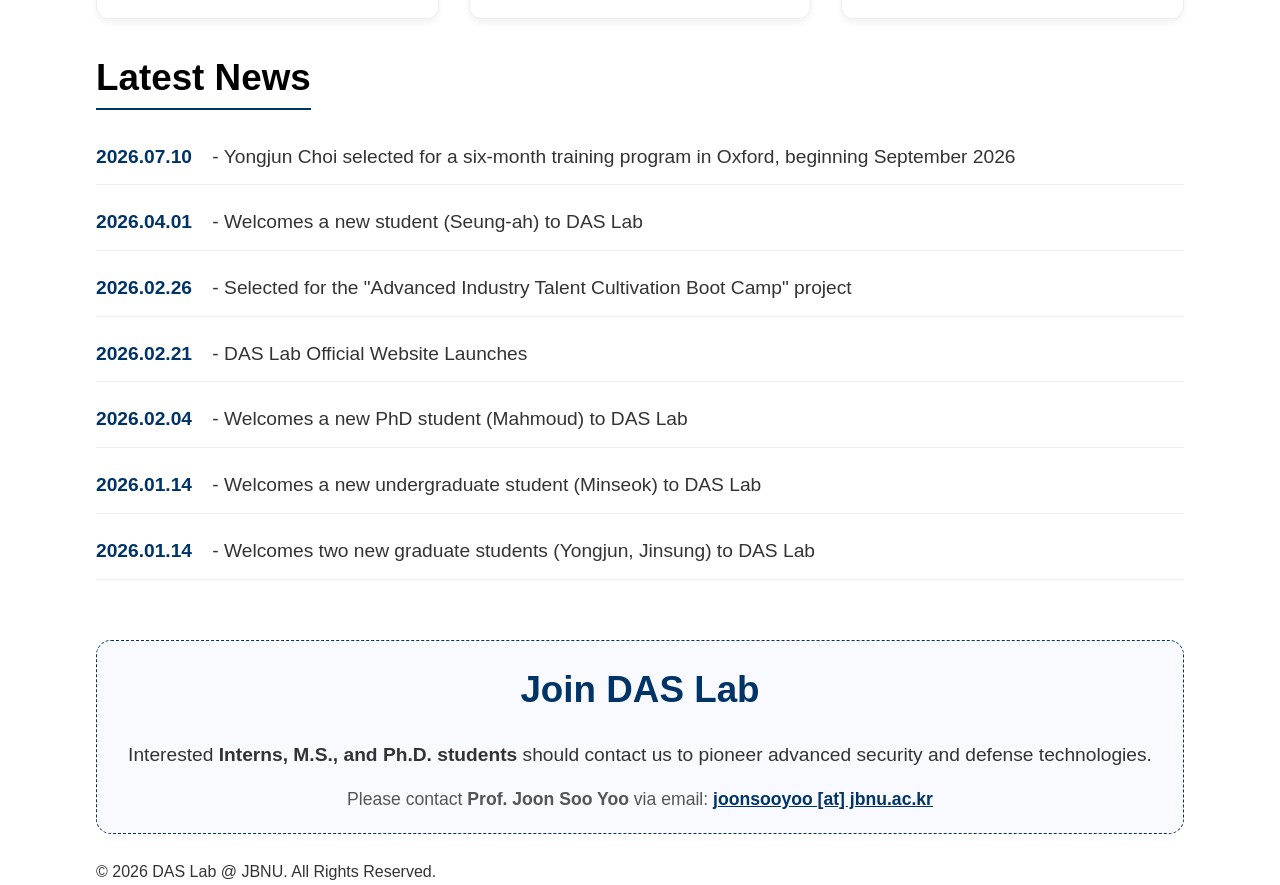
==== commit 70e0a9fe: "Update logo, members, and lab news" ====
--- a/index.html
+++ b/index.html
@@ -14,7 +14,7 @@
 
     <meta property="og:title" content="전북대 DAS Lab | 국방 및 첨단보안 연구실">
     <meta property="og:description" content="AI, 우주, 양자보안 기술로 미래 국방의 안전을 책임지는 유준수 교수 연구실(DAS Lab)입니다.">
-    <meta property="og:image" content="assets/images/main-logo.png">
+    <meta property="og:image" content="assets/images/main_logo.png">
     
     <meta property="og:url" content="https://das.jbnu.ac.kr">
     <link rel="canonical" href="https://das.jbnu.ac.kr">
@@ -28,7 +28,7 @@
     <header>
         <nav class="container">
             <a href="index.html" class="logo-area">
-                <img src="assets/images/main-logo.png" alt="DAS Lab JBNU Logo" class="logo-img">
+                <img src="assets/images/main_logo.png" alt="DAS Lab JBNU Logo" class="logo-img">
                 <span class="lab-name">Defense & Advanced Security Lab @JBNU</span>
             </a>
             <ul class="nav-links">
@@ -143,6 +143,7 @@
     <section class="news container">
         <h2 class="section-title">Latest News</h2>
         <ul class="news-list">
+            <li><span class="date">2026.07.10</span> - Yongjun Choi selected for a six-month training program in Oxford, beginning September 2026</li>
             <li><span class="date">2026.04.01</span> - Welcomes a new student (Seung-ah) to DAS Lab</li>
             <li><span class="date">2026.02.26</span> - Selected for the "Advanced Industry Talent Cultivation Boot Camp" project</li>
             <li><span class="date">2026.02.21</span> - DAS Lab Official Website Launches</li>
--- a/css/style.css
+++ b/css/style.css
@@ -511,6 +511,20 @@
     margin-bottom: 15px;
 }
 
+.student-photo-placeholder {
+    width: 150px;
+    height: 150px;
+    border-radius: 50%;
+    border: 3px solid #f0f0f0;
+    margin: 0 auto 15px;
+    display: flex;
+    align-items: center;
+    justify-content: center;
+    background: #f5f6f8;
+    color: #8a9099;
+    font-size: 0.85rem;
+}
+
 /* 학생 이름 */
 .student-info .name {
     font-size: 1.1rem;
@@ -841,7 +855,8 @@
         gap: 15px;
     }
 
-    .student-item img {
+    .student-item img,
+    .student-photo-placeholder {
         width: 120px;
         height: 120px;
     }
@@ -859,4 +874,4 @@
     .pub-title {
         font-size: 1rem;
     }
-}+}
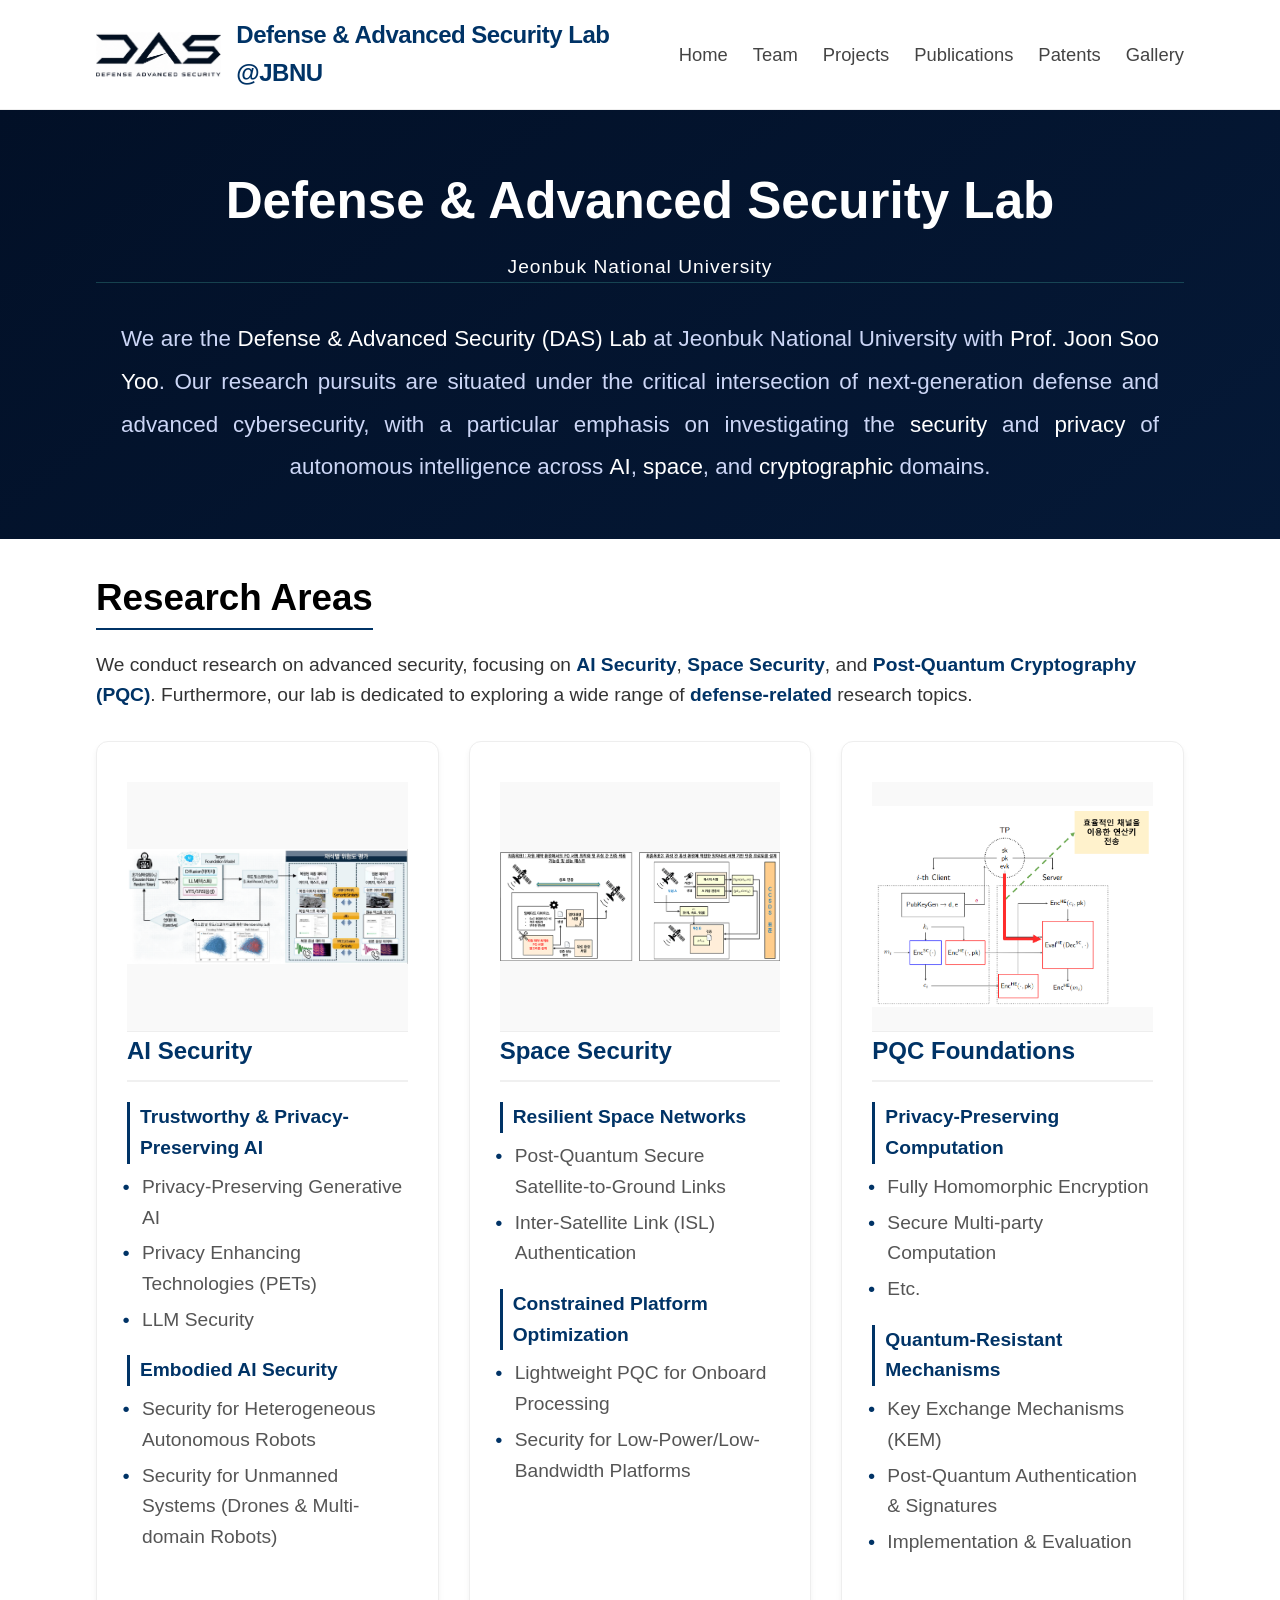
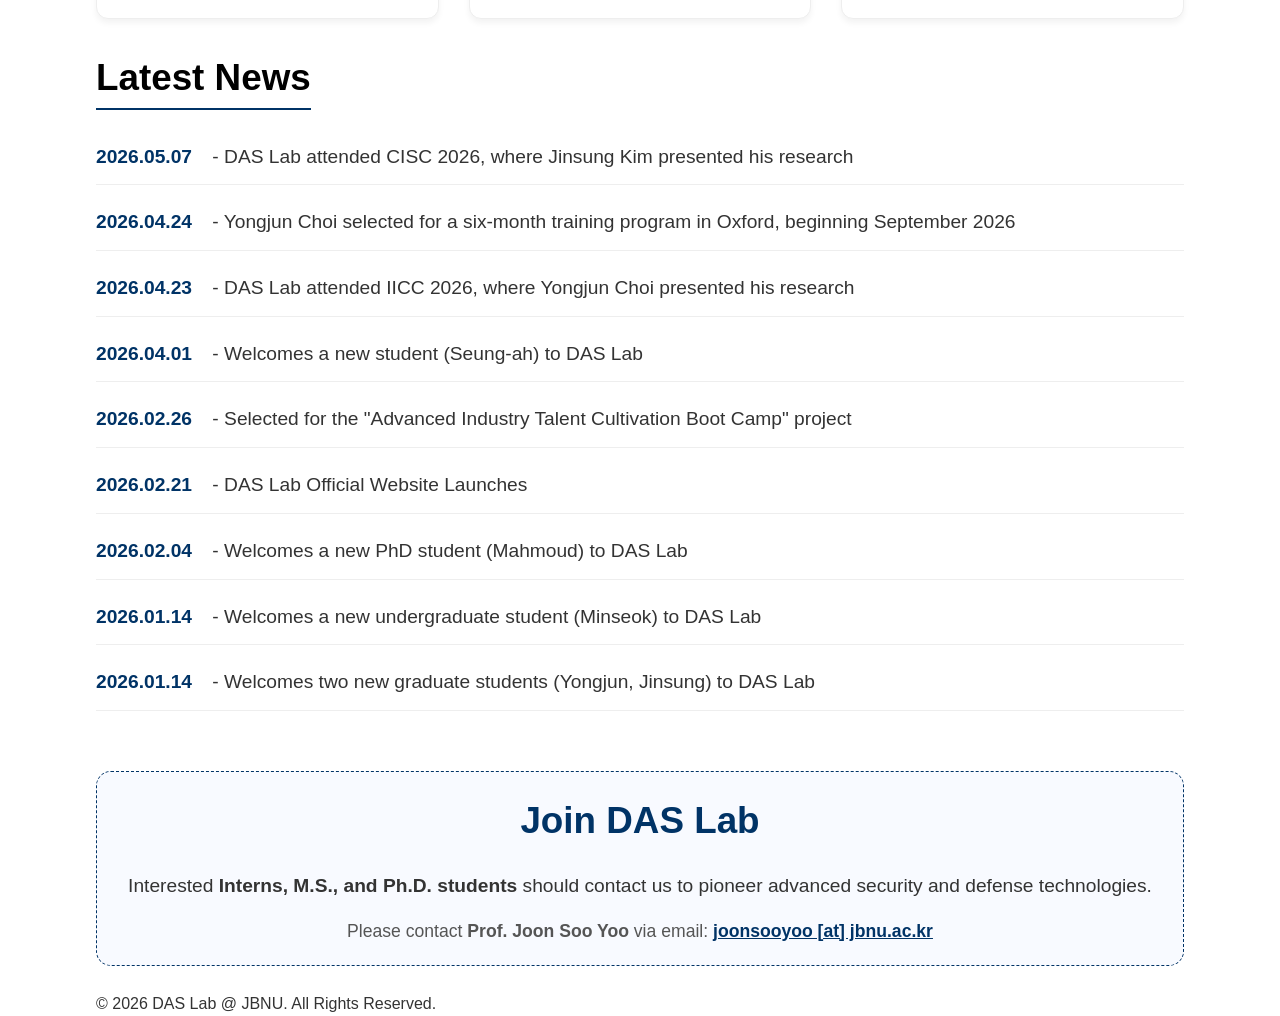
==== commit 08c2f8dc: "Add conference news and gallery photos" ====
--- a/index.html
+++ b/index.html
@@ -143,7 +143,9 @@
     <section class="news container">
         <h2 class="section-title">Latest News</h2>
         <ul class="news-list">
-            <li><span class="date">2026.07.10</span> - Yongjun Choi selected for a six-month training program in Oxford, beginning September 2026</li>
+            <li><span class="date">2026.05.07</span> - DAS Lab attended CISC 2026, where Jinsung Kim presented his research</li>
+            <li><span class="date">2026.04.24</span> - Yongjun Choi selected for a six-month training program in Oxford, beginning September 2026</li>
+            <li><span class="date">2026.04.23</span> - DAS Lab attended IICC 2026, where Yongjun Choi presented his research</li>
             <li><span class="date">2026.04.01</span> - Welcomes a new student (Seung-ah) to DAS Lab</li>
             <li><span class="date">2026.02.26</span> - Selected for the "Advanced Industry Talent Cultivation Boot Camp" project</li>
             <li><span class="date">2026.02.21</span> - DAS Lab Official Website Launches</li>
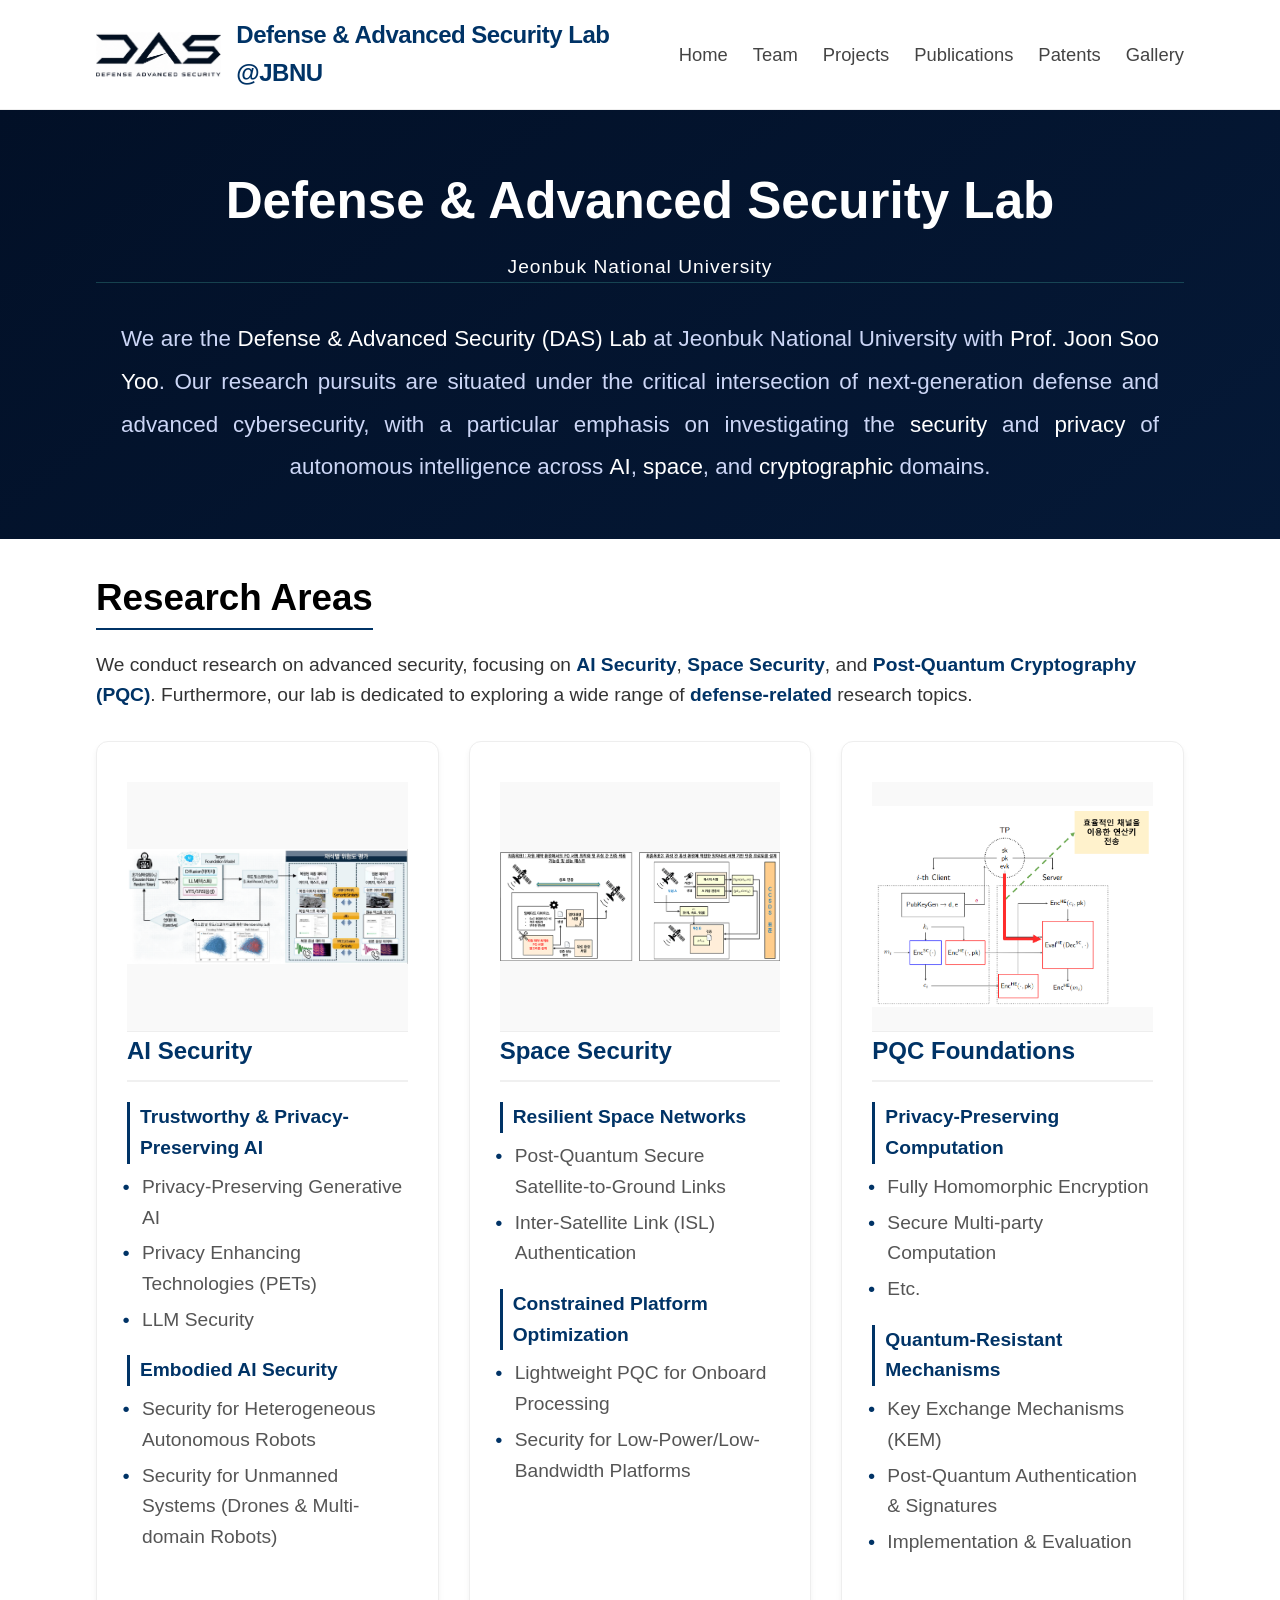
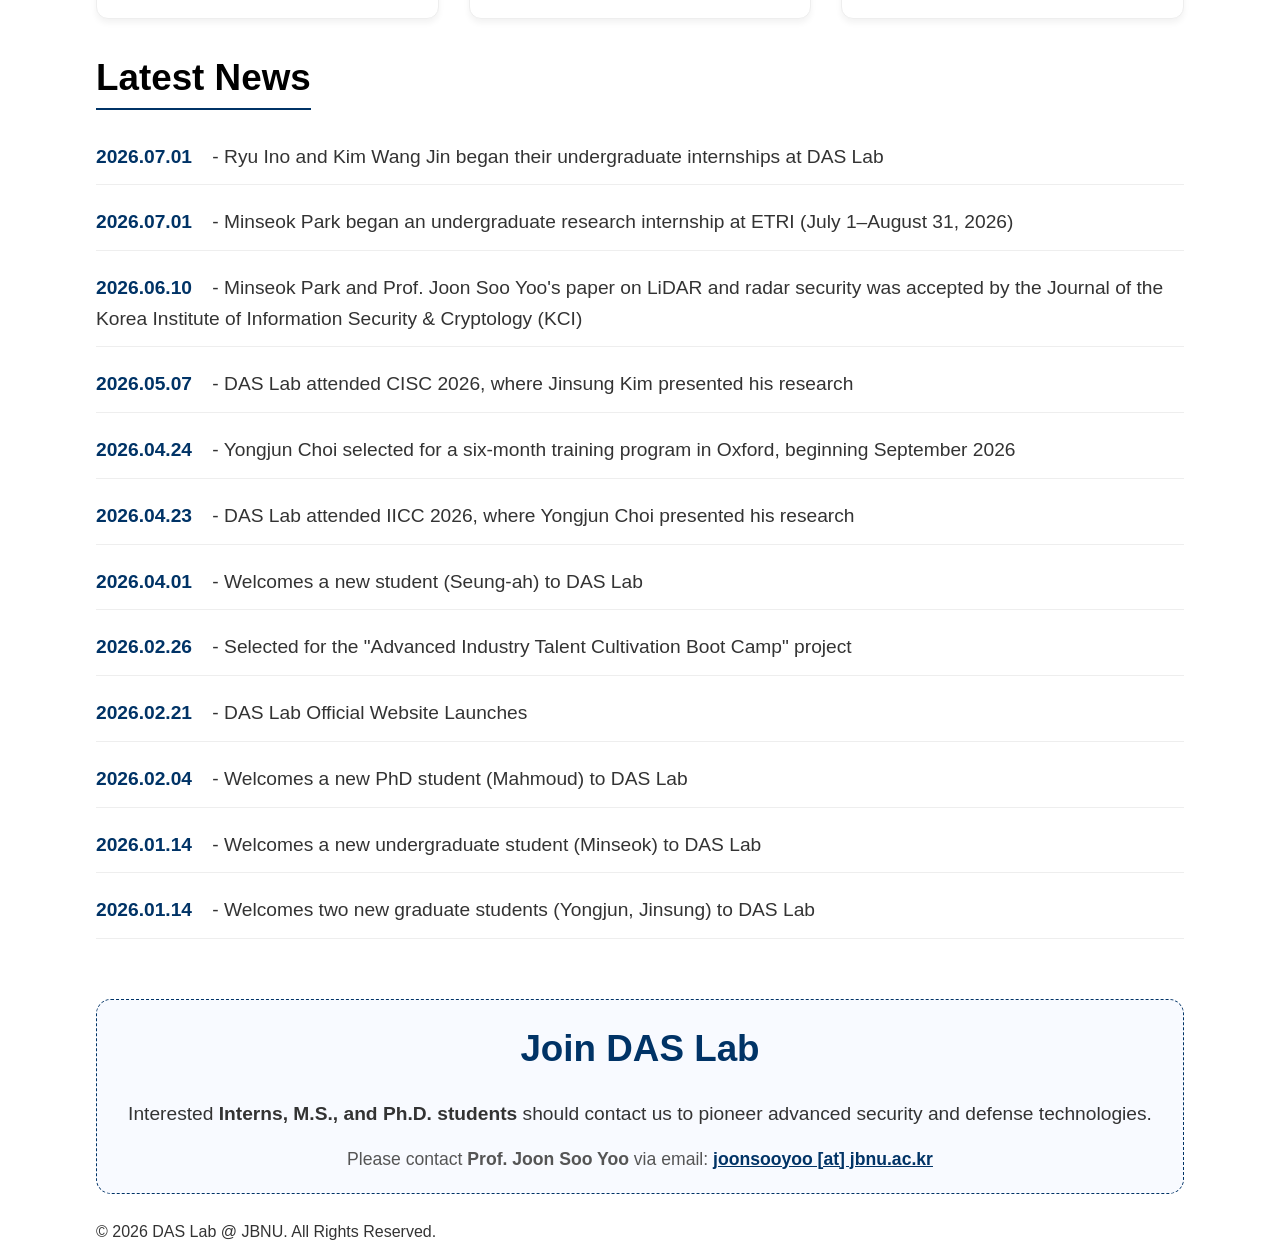
==== commit 750cfaa1: "Add internship and journal publication updates" ====
--- a/index.html
+++ b/index.html
@@ -143,6 +143,9 @@
     <section class="news container">
         <h2 class="section-title">Latest News</h2>
         <ul class="news-list">
+            <li><span class="date">2026.07.01</span> - Ryu Ino and Kim Wang Jin began their undergraduate internships at DAS Lab</li>
+            <li><span class="date">2026.07.01</span> - Minseok Park began an undergraduate research internship at ETRI (July 1–August 31, 2026)</li>
+            <li><span class="date">2026.06.10</span> - Minseok Park and Prof. Joon Soo Yoo's paper on LiDAR and radar security was accepted by the Journal of the Korea Institute of Information Security &amp; Cryptology (KCI)</li>
             <li><span class="date">2026.05.07</span> - DAS Lab attended CISC 2026, where Jinsung Kim presented his research</li>
             <li><span class="date">2026.04.24</span> - Yongjun Choi selected for a six-month training program in Oxford, beginning September 2026</li>
             <li><span class="date">2026.04.23</span> - DAS Lab attended IICC 2026, where Yongjun Choi presented his research</li>
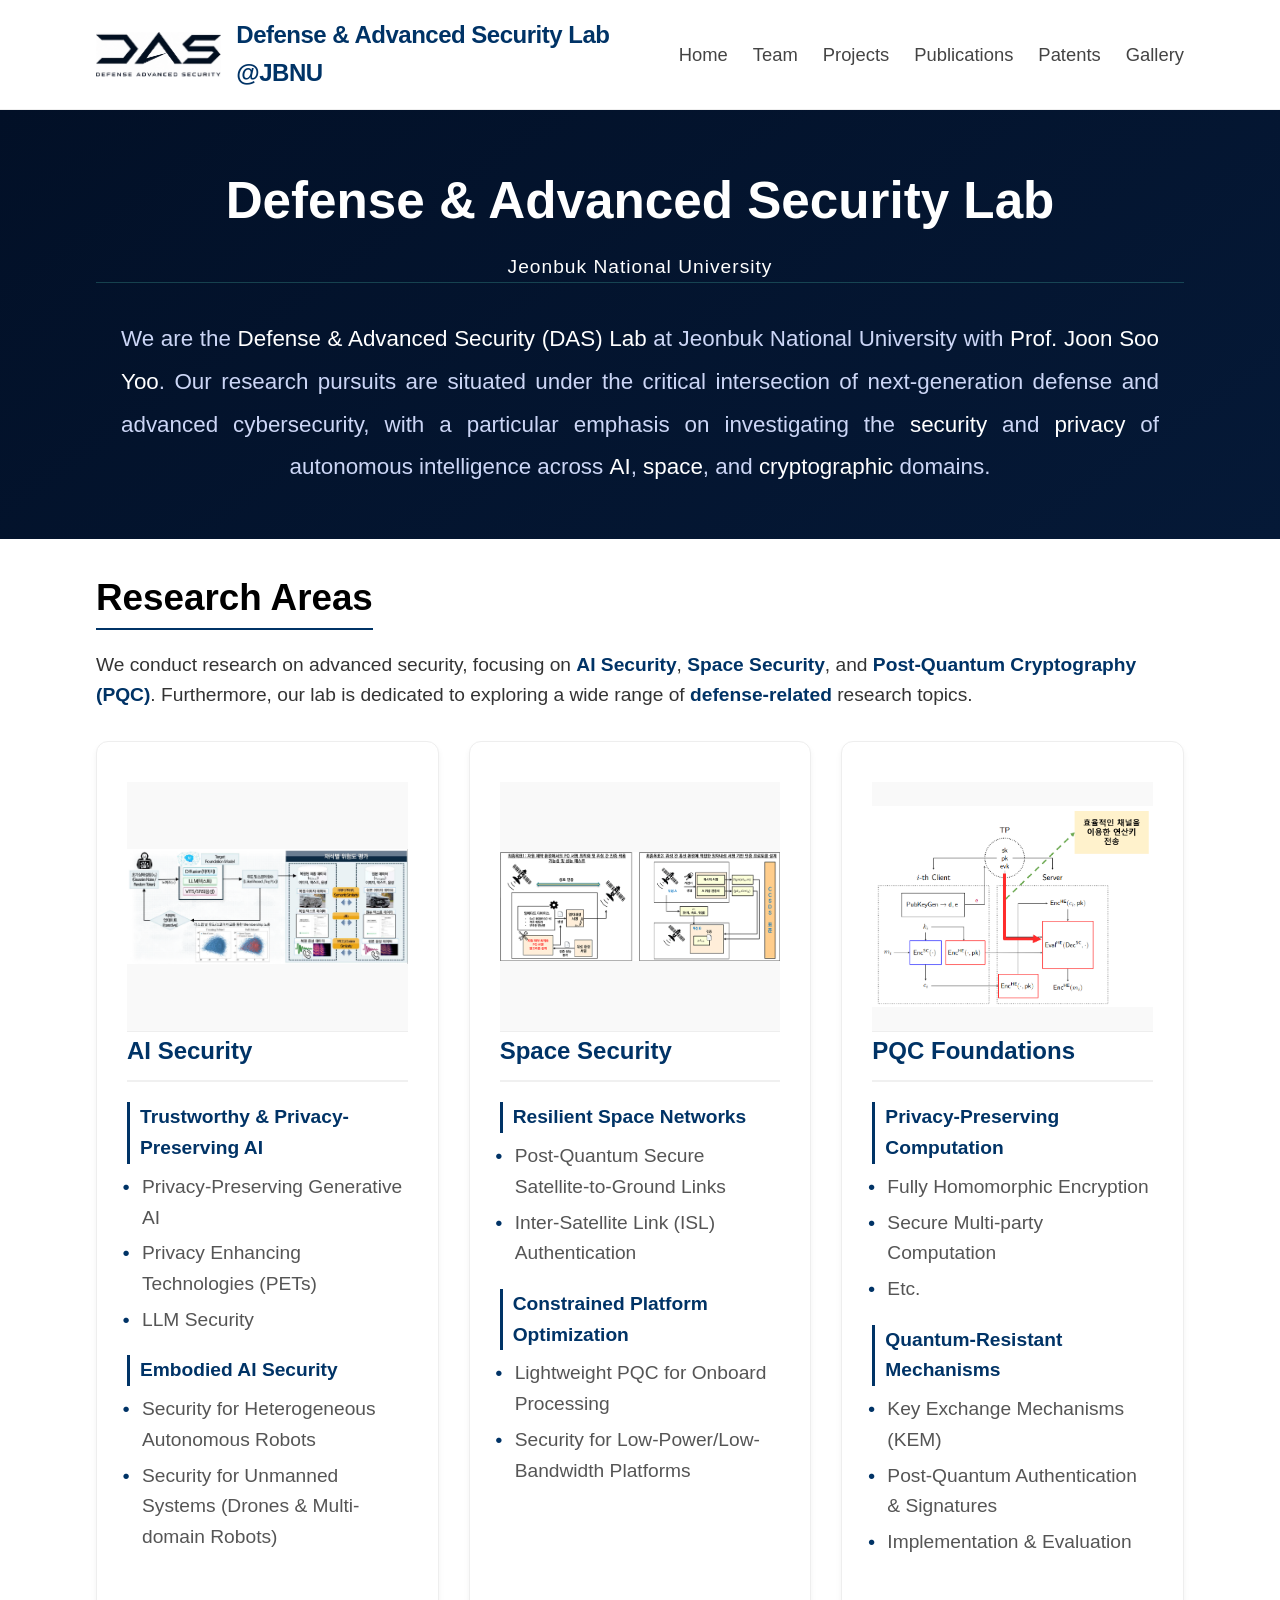
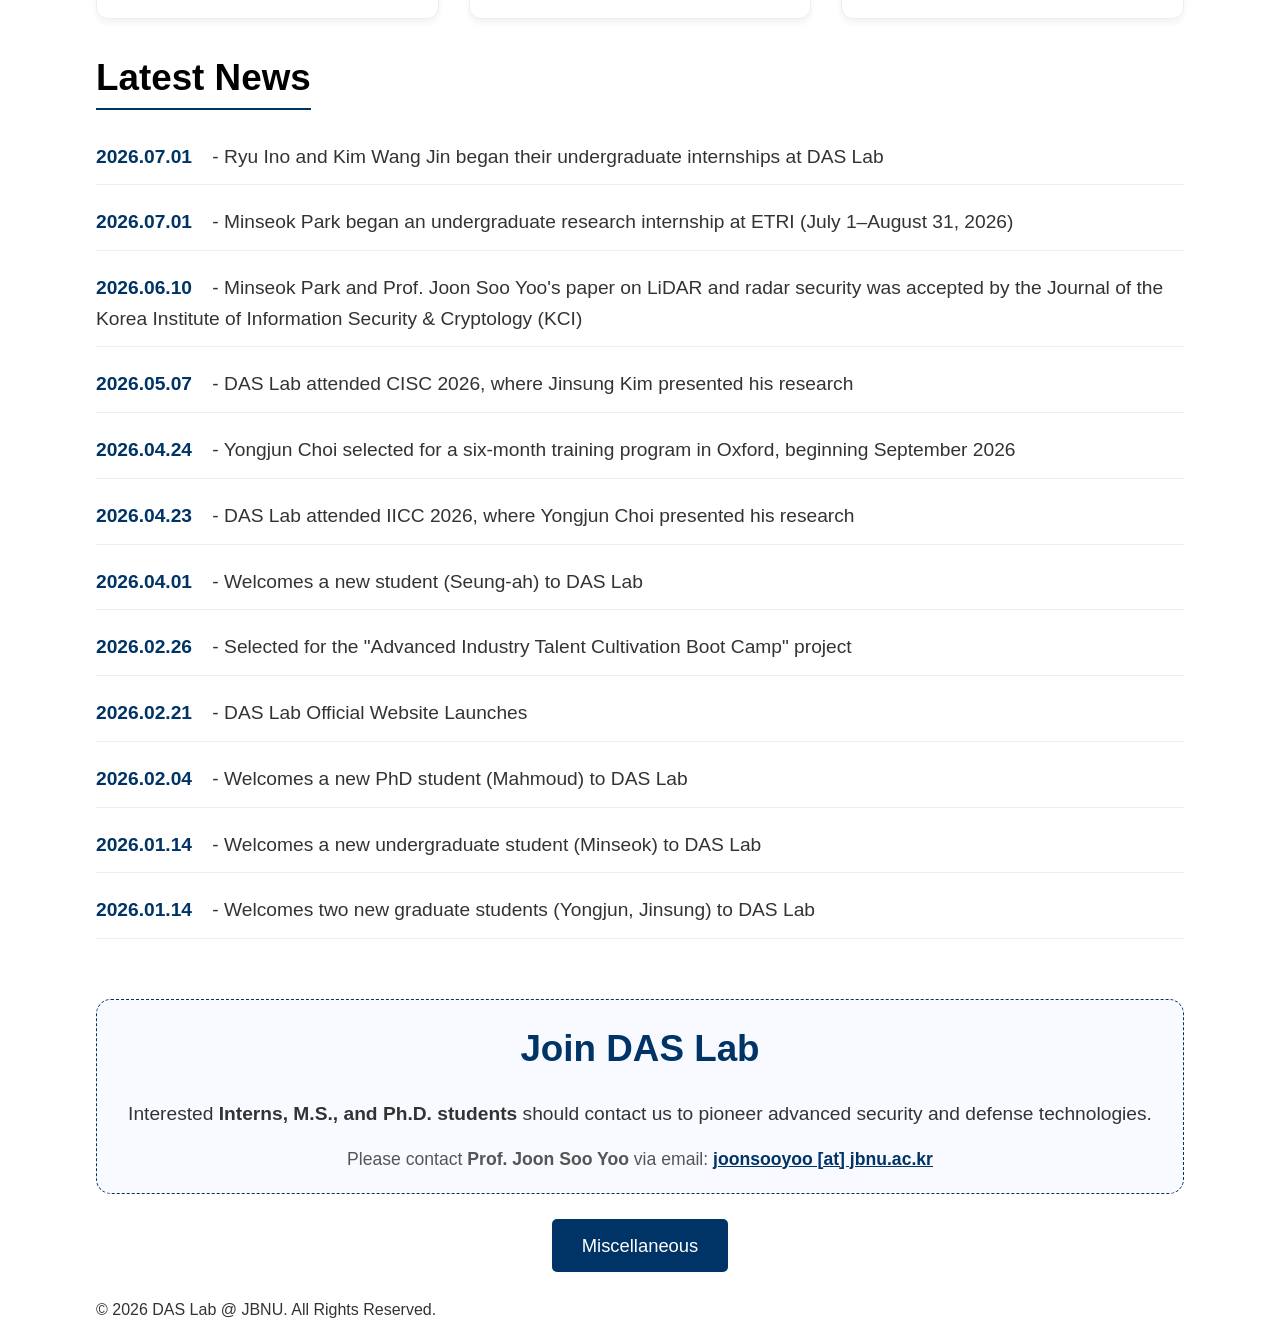
==== commit 155b8f7d: "Add Miscellaneous course page linked from Home" ====
--- a/index.html
+++ b/index.html
@@ -171,6 +171,10 @@
         </div>
     </section>
 
+    <div class="miscellaneous-entry container">
+        <a class="miscellaneous-link" href="miscellaneous.html">Miscellaneous</a>
+    </div>
+
     <footer class="footer">
         <div class="container">
             <p>&copy; 2026 DAS Lab @ JBNU. All Rights Reserved.</p>
--- a/css/style.css
+++ b/css/style.css
@@ -533,6 +533,14 @@
     margin-bottom: 5px;
 }
 
+.student-status {
+    color: #16803a;
+    font-size: 0.85rem;
+    font-weight: 600;
+    margin: 5px 0;
+    word-break: keep-all;
+}
+
 /* 관심 분야 */
 .student-info .interest {
     font-size: 0.85rem;
@@ -638,6 +646,51 @@
     color: #003366;
     font-weight: 700;
     text-decoration: underline;
+}
+
+/* Miscellaneous Page Styles */
+.miscellaneous-entry {
+    text-align: center;
+    margin-bottom: 25px;
+}
+
+.miscellaneous-link {
+    display: inline-block;
+    padding: 12px 30px;
+    border-radius: 5px;
+    background: #003366;
+    color: #fff;
+    font-size: 1.15rem;
+    font-weight: 500;
+    text-decoration: none;
+    transition: background 0.2s;
+}
+
+.miscellaneous-link:hover,
+.miscellaneous-link:focus-visible {
+    background: #0055aa;
+}
+
+.course-list {
+    padding-left: 1.5em;
+    margin-bottom: 40px;
+    font-size: 1.15rem;
+}
+
+.course-list li {
+    padding: 15px 0;
+    border-bottom: 1px solid #eee;
+}
+
+.course-list a {
+    color: #003366;
+    font-weight: 700;
+    text-underline-offset: 4px;
+}
+
+.course-list a:hover,
+.course-list a:focus-visible {
+    color: #0055aa;
 }
 
 /* Gallery Page Styles */
